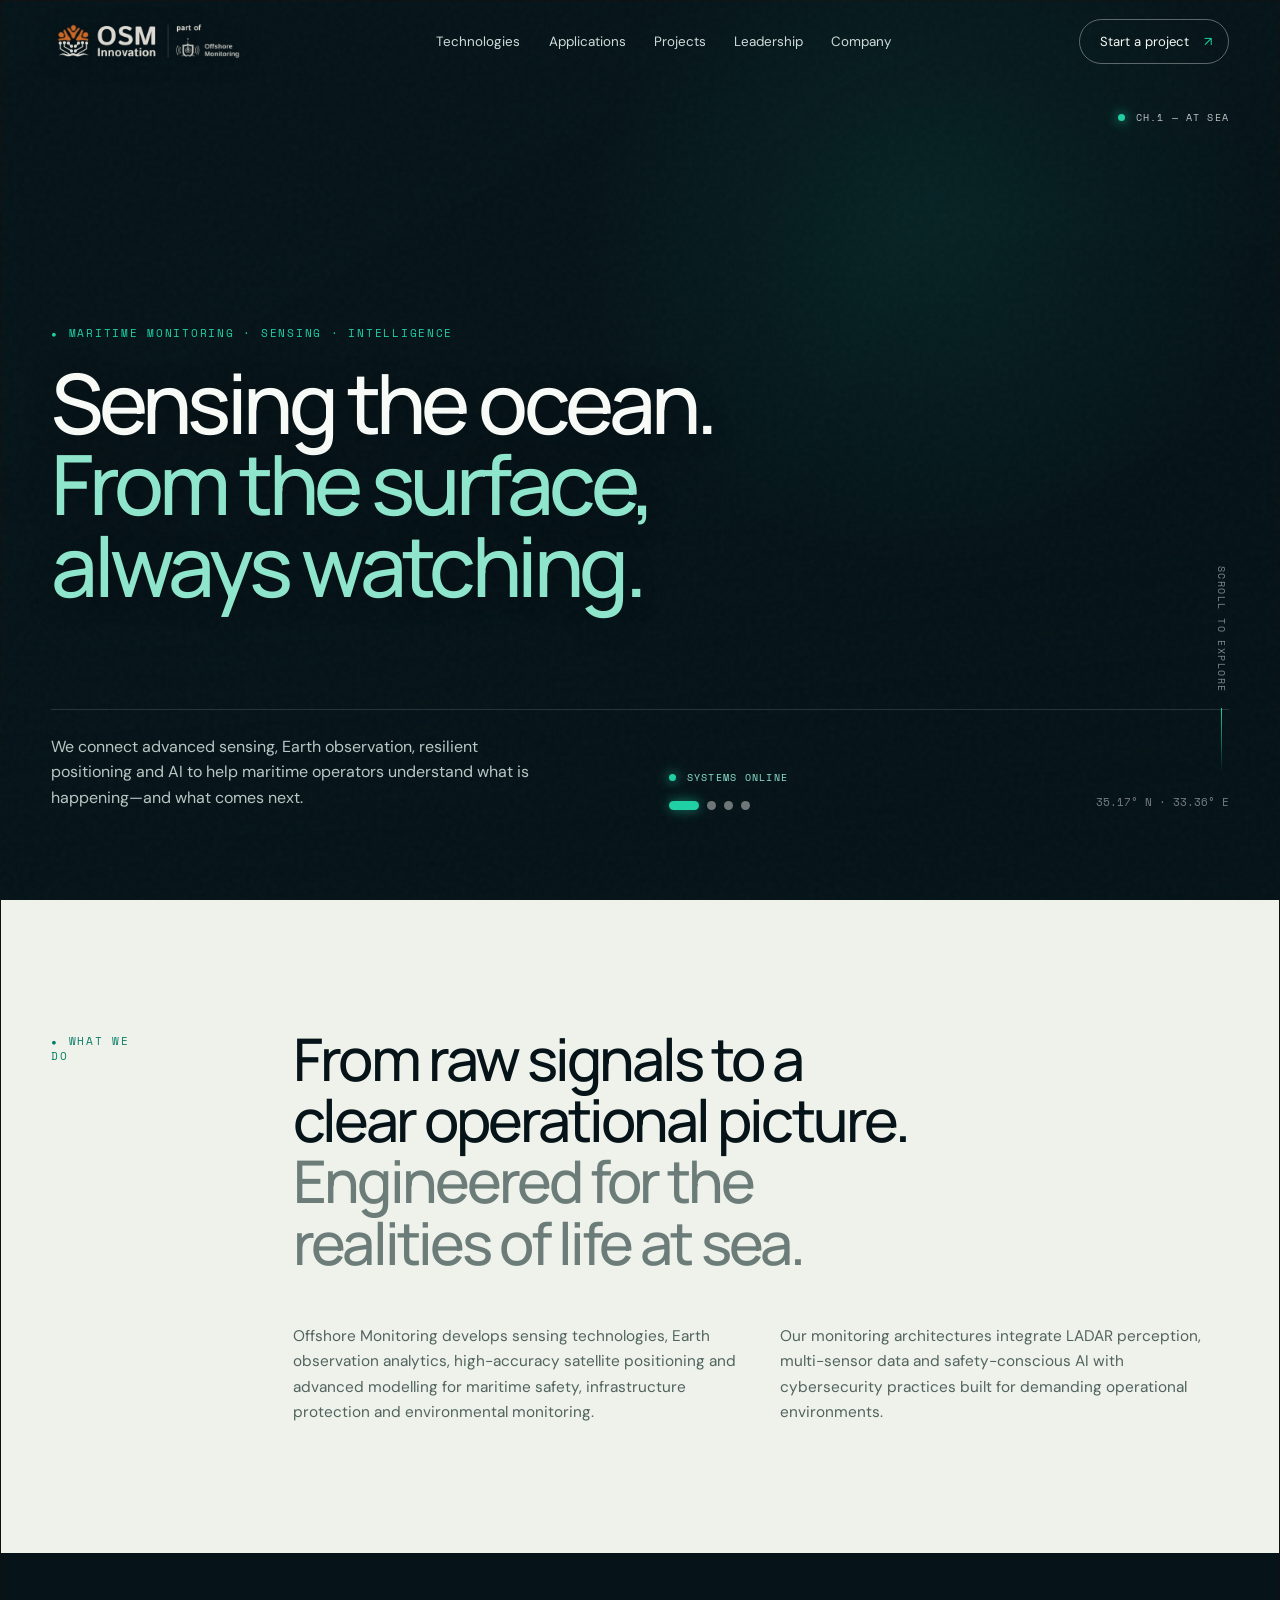
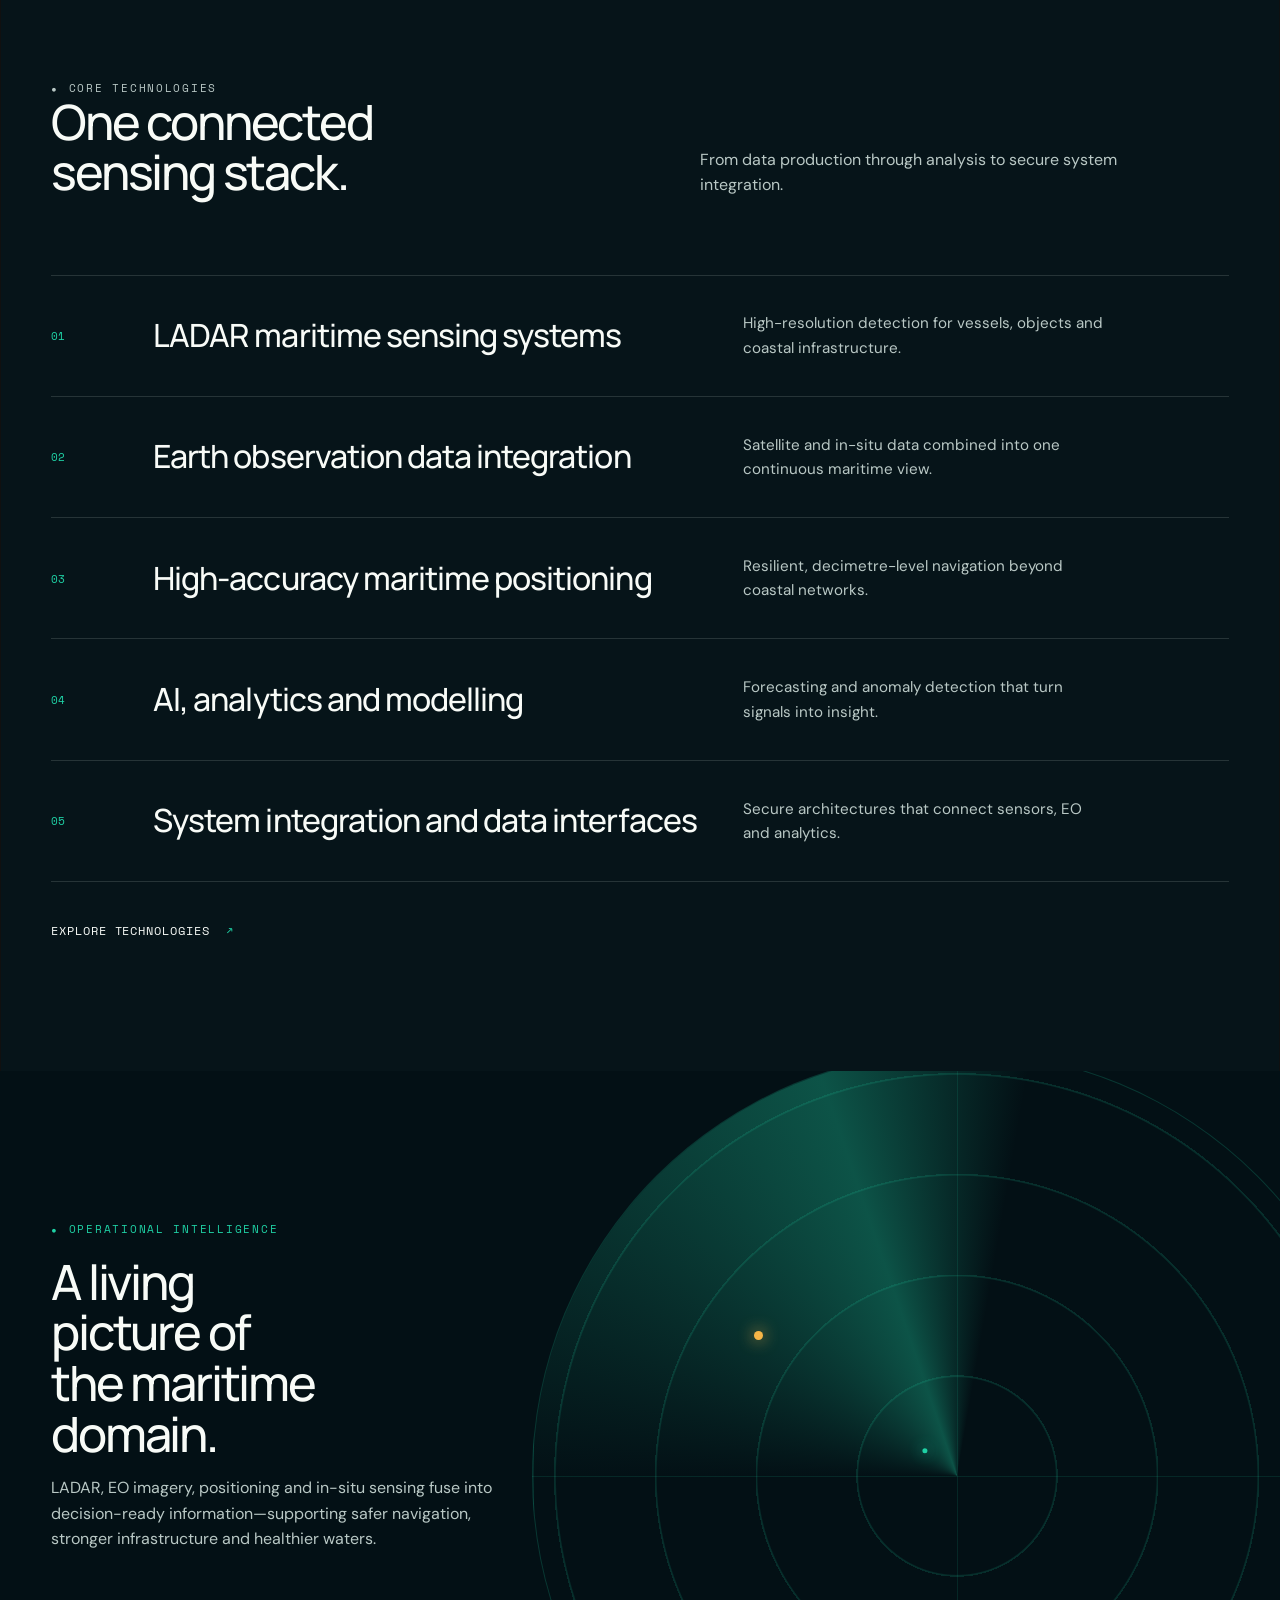
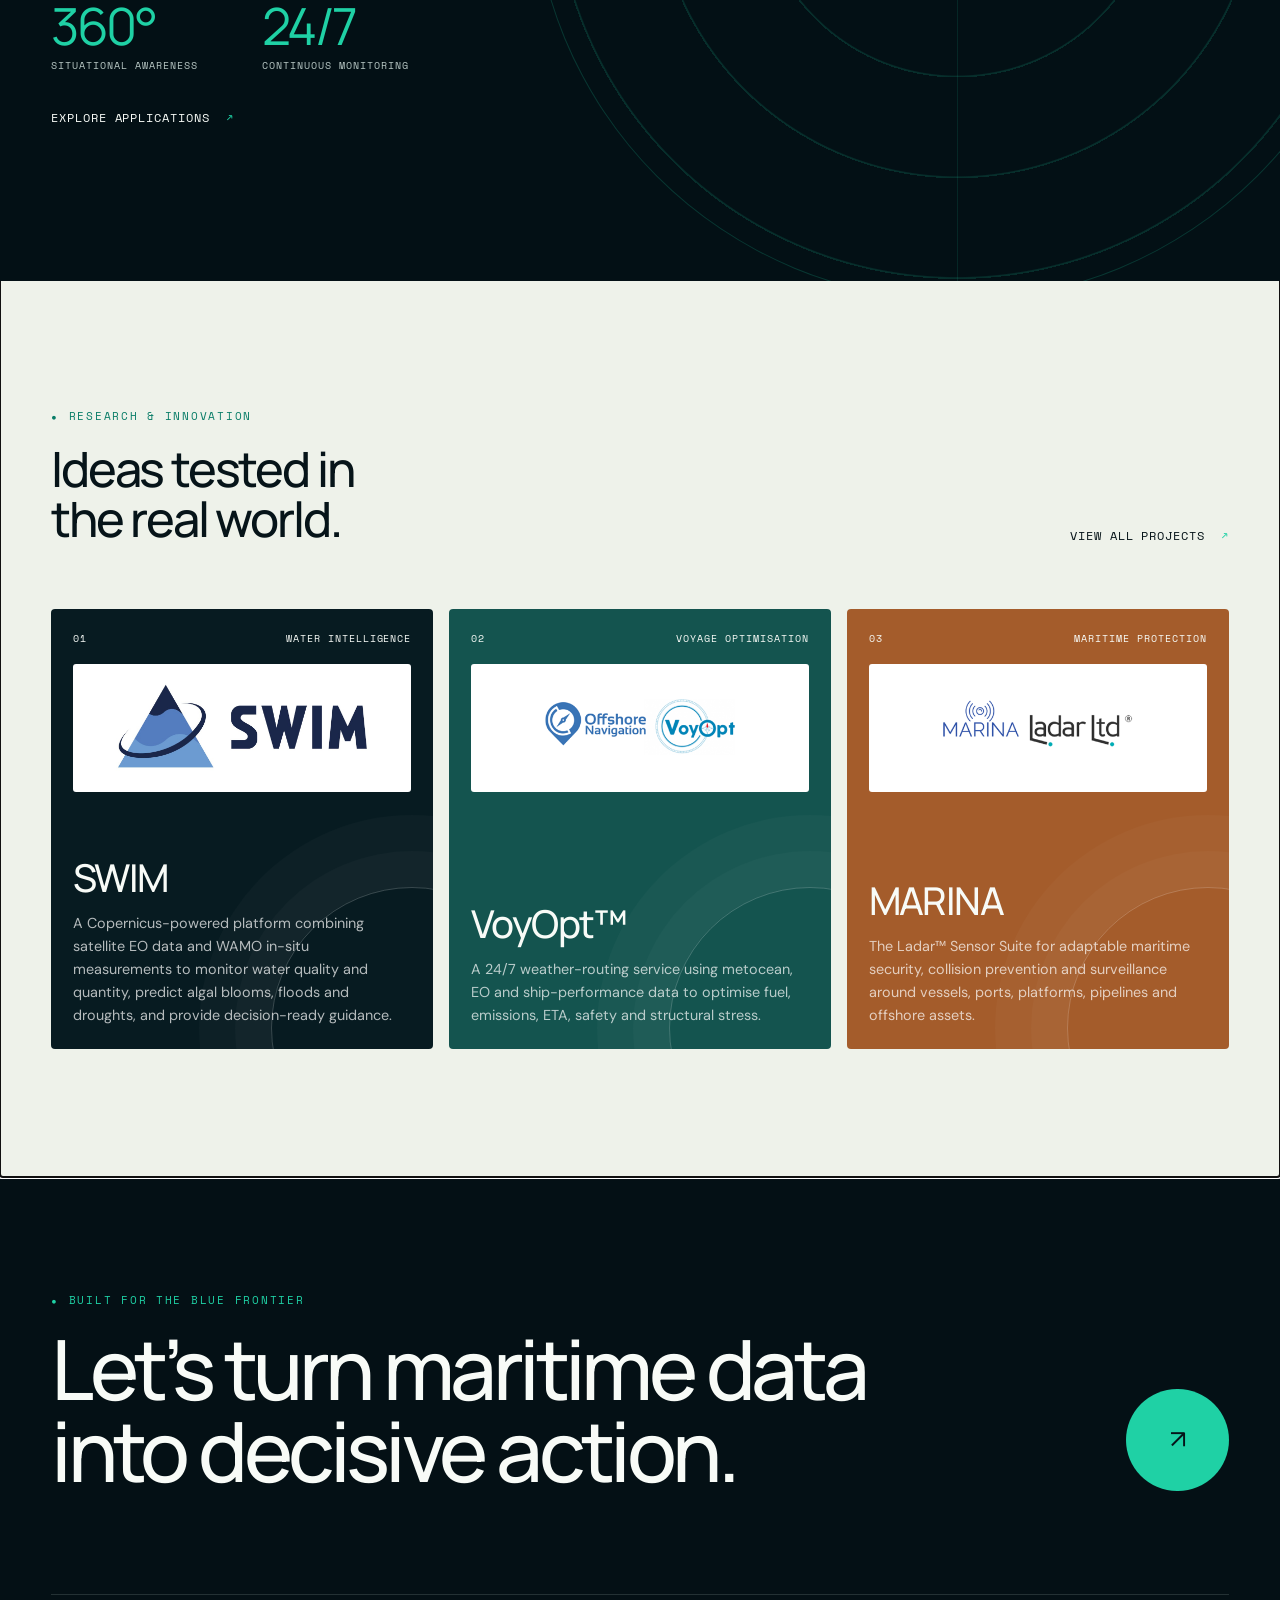
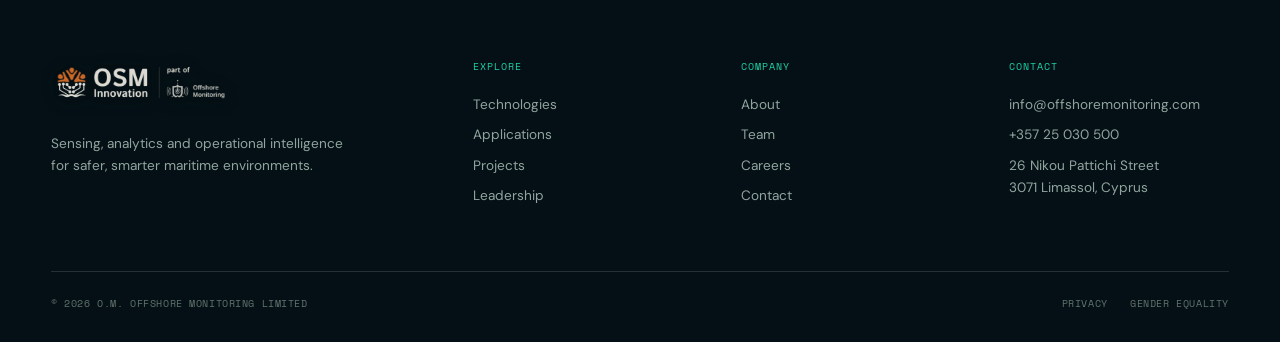
==== index.html @ 3b52d3ab "Initial Offshore Monitoring website with Docker and CI/CD. Ship the redesigned static site, nginx co" ====
<!doctype html>
<html lang="en">
<head>
  <meta charset="utf-8">
  <meta name="viewport" content="width=device-width, initial-scale=1">
  <meta name="description" content="Offshore Monitoring develops maritime sensing, Earth observation, high-accuracy positioning and operational intelligence systems.">
  <meta name="theme-color" content="#06151a">
  <title>Offshore Monitoring — Maritime Intelligence</title>
  <link rel="preconnect" href="https://fonts.googleapis.com">
  <link rel="preconnect" href="https://fonts.gstatic.com" crossorigin>
  <link href="https://fonts.googleapis.com/css2?family=DM+Sans:wght@400;500;600&family=Manrope:wght@400;500;600;700&family=Space+Mono:wght@400;700&display=swap" rel="stylesheet">
  <link rel="stylesheet" href="styles.css?v=25">
</head>
<body>
  <div class="noise" aria-hidden="true"></div>
  <header class="site-header" id="site-header">
    <a class="brand official-brand" href="#/" aria-label="OSM Innovation and Offshore Monitoring home">
      <img src="assets/site-images/osm-header-logo-ivory-clean.png" alt="OSM Innovation, part of Offshore Monitoring">
    </a>

    <nav class="desktop-nav" aria-label="Main navigation">
      <a href="#/technologies">Technologies</a>
      <a href="#/applications">Applications</a>
      <a href="#/projects">Projects</a>
      <a href="#/leadership">Leadership</a>
      <a href="#/about">Company</a>
    </nav>

    <a class="header-cta" href="#/contact">Start a project <span>↗</span></a>
    <button class="menu-toggle" aria-label="Open menu" aria-expanded="false">
      <span></span><span></span>
    </button>
  </header>

  <aside class="mobile-menu" aria-hidden="true">
    <nav aria-label="Mobile navigation">
      <a href="#/">Home</a>
      <a href="#/technologies">Technologies</a>
      <a href="#/applications">Applications</a>
      <a href="#/projects">Projects</a>
      <a href="#/leadership">Leadership</a>
      <a href="#/about">Company</a>
      <a href="#/team">Team</a>
      <a href="#/careers">Careers</a>
      <a href="#/contact">Contact</a>
    </nav>
  </aside>

  <main id="app" tabindex="-1"></main>

  <footer class="site-footer">
    <div class="wrap">
      <div class="footer-lead">
        <p class="kicker">Built for the blue frontier</p>
        <h2>Let’s turn maritime data<br>into decisive action.</h2>
        <a class="circle-link" href="#/contact" aria-label="Contact the team">↗</a>
      </div>
      <div class="footer-grid">
        <div class="footer-brand">
          <a class="brand official-brand footer-logo" href="#/" aria-label="OSM Innovation and Offshore Monitoring home">
            <img src="assets/site-images/osm-header-logo-ivory-clean.png" alt="OSM Innovation, part of Offshore Monitoring">
          </a>
          <p>Sensing, analytics and operational intelligence for safer, smarter maritime environments.</p>
        </div>
        <div>
          <span class="footer-label">Explore</span>
          <a href="#/technologies">Technologies</a>
          <a href="#/applications">Applications</a>
          <a href="#/projects">Projects</a>
          <a href="#/leadership">Leadership</a>
        </div>
        <div>
          <span class="footer-label">Company</span>
          <a href="#/about">About</a>
          <a href="#/team">Team</a>
          <a href="#/careers">Careers</a>
          <a href="#/contact">Contact</a>
        </div>
        <div>
          <span class="footer-label">Contact</span>
          <a href="mailto:info@offshoremonitoring.com">info@offshoremonitoring.com</a>
          <a href="tel:+35725030500">+357 25 030 500</a>
          <p>26 Nikou Pattichi Street<br>3071 Limassol, Cyprus</p>
        </div>
      </div>
      <div class="footer-bottom">
        <span>© 2026 O.M. Offshore Monitoring Limited</span>
        <div class="footer-legal">
          <a href="https://offshoremonitoring.com/pdf/2022-OSM-Privacy-Policy.pdf" target="_blank" rel="noopener">Privacy</a>
          <a href="https://offshoremonitoring.com/pdf/2021-2025-OSM-Gender-Equality-Plan.pdf" target="_blank" rel="noopener">Gender equality</a>
        </div>
      </div>
    </div>
  </footer>
  <script src="app.js?v=26"></script>
</body>
</html>
---- styles.css ----
:root {
  --ink: #061419;
  --deep: #071b21;
  --panel: #0a252b;
  --panel-2: #0e3036;
  --paper: #eef2ea;
  --mist: #b9c8c5;
  --line: rgba(232, 244, 238, .14);
  --sea: #1fd1a5;
  --sea-soft: #8ee6cc;
  --sun: #f6b547;
  --white: #f8fbf7;
  --mono: "Space Mono", monospace;
  --display: "Manrope", sans-serif;
  --body: "DM Sans", sans-serif;
  --pad: clamp(1.25rem, 4vw, 3.5rem);
  --max: 1360px;
  --col-gap: clamp(2rem, 5vw, 5rem);
  --split: minmax(0, 1.05fr) minmax(0, .95fr);
}

* { box-sizing: border-box; }
html { scroll-behavior: smooth; }
body {
  margin: 0;
  color: var(--white);
  background: var(--ink);
  font-family: var(--body);
  font-size: 16px;
  line-height: 1.6;
  -webkit-font-smoothing: antialiased;
  overflow-x: hidden;
}
body.menu-open { overflow: hidden; }
a { color: inherit; text-decoration: none; }
button, input, textarea { font: inherit; }
button { color: inherit; }
::selection { color: var(--ink); background: var(--sea); }

.noise {
  position: fixed;
  inset: 0;
  z-index: 100;
  opacity: .035;
  pointer-events: none;
  background-image: url("data:image/svg+xml,%3Csvg viewBox='0 0 180 180' xmlns='http://www.w3.org/2000/svg'%3E%3Cfilter id='n'%3E%3CfeTurbulence type='fractalNoise' baseFrequency='.95' numOctaves='3' stitchTiles='stitch'/%3E%3C/filter%3E%3Crect width='100%25' height='100%25' filter='url(%23n)' opacity='.8'/%3E%3C/svg%3E");
}

.site-header {
  position: fixed;
  z-index: 90;
  top: 0;
  left: 0;
  width: 100%;
  height: 84px;
  padding: 0 var(--pad);
  display: flex;
  align-items: center;
  justify-content: space-between;
  gap: 2rem;
  border-bottom: 1px solid transparent;
  transition: background .35s, border-color .35s, height .35s;
}
.site-header.scrolled {
  height: 70px;
  background: rgba(6, 20, 25, .88);
  border-color: var(--line);
  backdrop-filter: blur(18px);
}
.brand { display: inline-flex; align-items: center; gap: .7rem; flex-shrink: 0; }
.official-brand {
  padding: 0;
  border: 0;
  background: transparent;
}
.official-brand img {
  display: block;
  width: auto;
  height: 52px;
  max-width: min(310px, 34vw);
  object-fit: contain;
  filter: drop-shadow(0 1px 2px rgba(3,15,20,.95)) drop-shadow(0 3px 10px rgba(3,15,20,.6));
  transition: height .35s;
}
.site-header.scrolled .official-brand img { height: 44px; }
.brand-symbol { width: 38px; height: 38px; overflow: visible; }
.brand-symbol circle, .brand-symbol path {
  fill: none;
  stroke: var(--sea);
  stroke-width: 1.7;
  stroke-linecap: round;
}
.brand-symbol circle:last-child { fill: var(--sun); stroke: none; }
.brand span { display: grid; line-height: 1; }
.brand b {
  font-family: var(--display);
  font-size: .84rem;
  letter-spacing: .12em;
}
.brand small {
  color: var(--mist);
  font-family: var(--mono);
  font-size: .53rem;
  letter-spacing: .2em;
  margin-top: .3rem;
}
.desktop-nav { display: flex; align-items: center; gap: clamp(1rem, 2.2vw, 2.4rem); }
.desktop-nav a {
  position: relative;
  color: #d1dcda;
  font-size: .84rem;
  transition: color .25s;
}
.desktop-nav a::after {
  content: "";
  position: absolute;
  left: 0;
  bottom: -.5rem;
  width: 100%;
  height: 1px;
  background: var(--sea);
  transform: scaleX(0);
  transform-origin: right;
  transition: transform .3s;
}
.desktop-nav a:hover, .desktop-nav a.active { color: var(--white); }
.desktop-nav a:hover::after, .desktop-nav a.active::after {
  transform: scaleX(1);
  transform-origin: left;
}
.header-cta {
  border: 1px solid rgba(255,255,255,.35);
  border-radius: 100px;
  padding: .7rem 1rem .7rem 1.25rem;
  font-size: .82rem;
  white-space: nowrap;
  transition: color .3s, background .3s, border-color .3s;
}
.header-cta span { margin-left: .65rem; color: var(--sea); }
.header-cta:hover { color: var(--ink); background: var(--sea); border-color: var(--sea); }
.header-cta:hover span { color: var(--ink); }
.menu-toggle {
  display: none;
  width: 44px;
  height: 44px;
  padding: 0;
  border: 1px solid var(--line);
  border-radius: 50%;
  background: transparent;
}
.menu-toggle span { display: block; width: 17px; height: 1px; margin: 5px auto; background: currentColor; transition: transform .3s; }
.menu-open .menu-toggle span:first-child { transform: translateY(3px) rotate(45deg); }
.menu-open .menu-toggle span:last-child { transform: translateY(-3px) rotate(-45deg); }
.mobile-menu {
  position: fixed;
  z-index: 80;
  inset: 0;
  display: grid;
  align-items: center;
  padding: 7rem var(--pad) 2rem;
  background: var(--deep);
  opacity: 0;
  visibility: hidden;
  transition: opacity .3s, visibility .3s;
}
.menu-open .mobile-menu { opacity: 1; visibility: visible; }
.mobile-menu nav { display: grid; }
.mobile-menu a {
  padding: .5rem 0;
  font-family: var(--display);
  font-size: clamp(2rem, 9vw, 4rem);
  line-height: 1.1;
}

main { min-height: 70vh; }
.wrap { width: min(var(--max), 100%); margin: 0 auto; padding-inline: var(--pad); }
.section { padding: clamp(5rem, 10vw, 9rem) 0; }
.section-tight { padding: clamp(3.5rem, 7vw, 6rem) 0; }
.kicker {
  margin: 0 0 1.25rem;
  color: var(--sea);
  font: 400 .68rem/1.4 var(--mono);
  letter-spacing: .16em;
  text-transform: uppercase;
}
.kicker::before { content: "●"; margin-right: .65rem; font-size: .55rem; }
.display {
  margin: 0;
  max-width: 14ch;
  font-family: var(--display);
  font-size: clamp(2.4rem, 6.5vw, 6.5rem);
  font-weight: 500;
  line-height: .98;
  letter-spacing: -.055em;
  text-wrap: balance;
}
.section-title {
  margin: 0;
  max-width: none;
  font-family: var(--display);
  font-size: clamp(1.85rem, 3.8vw, 3.8rem);
  font-weight: 500;
  line-height: 1.04;
  letter-spacing: -.045em;
  text-wrap: balance;
}
.lead {
  max-width: 36ch;
  color: #d6e0dd;
  font-family: var(--display);
  font-size: clamp(1.25rem, 2.2vw, 2rem);
  line-height: 1.35;
}
.body-copy { max-width: 62ch; color: var(--mist); font-size: clamp(.95rem, 1.2vw, 1.03rem); }
.text-link {
  display: inline-flex;
  align-items: center;
  gap: 1rem;
  margin-top: 2rem;
  color: var(--white);
  font-family: var(--mono);
  font-size: .72rem;
  letter-spacing: .08em;
  text-transform: uppercase;
}
.text-link span { color: var(--sea); transition: transform .25s; }
.text-link:hover span { transform: translate(4px, -4px); }
.reveal { opacity: 0; transform: translateY(24px); transition: opacity .8s ease, transform .8s cubic-bezier(.2,.7,.2,1); }
.reveal.visible { opacity: 1; transform: none; }

.home-hero {
  position: relative;
  min-height: 100svh;
  display: flex;
  align-items: flex-end;
  overflow: hidden;
  isolation: isolate;
}
.hero-video {
  position: absolute;
  z-index: -4;
  inset: 0;
  width: 100%;
  height: 100%;
  object-fit: cover;
  opacity: 0;
  filter: brightness(1.16) saturate(1.08) contrast(.96);
  transform: translateZ(0) scale(1.002);
  backface-visibility: hidden;
  will-change: transform, opacity;
  transition: opacity .9s ease;
}
.hero-video.ready { opacity: 1; }
.ocean-canvas {
  position: absolute;
  z-index: -3;
  inset: 0;
  background:
    radial-gradient(circle at 72% 25%, rgba(31,209,165,.08), transparent 30%),
    linear-gradient(150deg, rgba(6,35,42,.04) 0%, rgba(5,24,30,.14) 48%, rgba(3,15,20,.42) 100%);
}
.ocean-canvas::before {
  content: none;
}
.ocean-canvas::after {
  content: none;
}
.hero-grid {
  display: none;
}
.home-hero::after {
  content: "";
  position: absolute;
  z-index: -1;
  inset: 0;
  background: linear-gradient(to top, rgba(6,20,25,.76), transparent 42%);
}
.hero-content {
  width: 100%;
  padding: 10rem var(--pad) clamp(3rem, 7vw, 6rem);
}
.hero-content .display { max-width: 13ch; }
.hero-content .display em { color: var(--sea-soft); font-style: normal; }
.story-headline {
  text-shadow: 0 3px 30px rgba(0,0,0,.3);
  transition: opacity .26s ease, transform .26s ease;
}
.story-headline span { display: block; }
.story-headline.changing { opacity: 0; transform: translateY(10px); }
.chapter-readout {
  position: absolute;
  z-index: 4;
  top: 110px;
  right: var(--pad);
  display: flex;
  align-items: center;
  gap: .65rem;
  color: rgba(255,255,255,.75);
  font: .6rem var(--mono);
  letter-spacing: .12em;
}
.chapter-readout i {
  width: 7px;
  height: 7px;
  border-radius: 50%;
  background: var(--sea);
  box-shadow: 0 0 12px var(--sea);
  animation: blink 1.8s infinite;
}
.story-status { display: grid; gap: 1rem; }
.chapter-dots { display: flex; align-items: center; gap: .5rem; }
.chapter-dot {
  width: 9px;
  height: 9px;
  padding: 0;
  border: 0;
  border-radius: 100px;
  background: rgba(255,255,255,.42);
  cursor: pointer;
  transition: width .35s ease, background .35s ease, box-shadow .35s ease;
}
.chapter-dot.active {
  width: 30px;
  background: var(--sea);
  box-shadow: 0 0 12px rgba(31,209,165,.55);
}
.hero-bottom {
  display: grid;
  grid-template-columns: 1.5fr .8fr .55fr;
  gap: 2rem;
  align-items: end;
  margin-top: clamp(3rem, 8vw, 7rem);
  padding-top: 1.5rem;
  border-top: 1px solid var(--line);
}
.hero-bottom p { max-width: 44ch; margin: 0; color: var(--mist); }
.signal-status { font: .65rem var(--mono); letter-spacing: .12em; color: var(--sea-soft); text-transform: uppercase; }
.signal-status i {
  display: inline-block;
  width: 7px;
  height: 7px;
  margin-right: .65rem;
  border-radius: 50%;
  background: var(--sea);
  box-shadow: 0 0 12px var(--sea);
  animation: blink 1.8s infinite;
}
.hero-index { justify-self: end; color: rgba(255,255,255,.45); font: .7rem var(--mono); }
.scroll-cue {
  position: absolute;
  right: var(--pad);
  bottom: 8rem;
  writing-mode: vertical-rl;
  color: rgba(255,255,255,.5);
  font: .6rem var(--mono);
  letter-spacing: .15em;
  text-transform: uppercase;
}
.scroll-cue::after { content: ""; display: inline-block; width: 1px; height: 64px; margin-top: 1rem; background: linear-gradient(var(--sea), transparent); }

.manifesto { background: var(--paper); color: var(--ink); }
.manifesto-grid {
  display: grid;
  grid-template-columns: minmax(9rem, .32fr) minmax(0, 1.68fr);
  gap: var(--col-gap);
  align-items: start;
}
.manifesto .kicker { color: #087c67; }
.manifesto-grid > .kicker {
  margin: .35rem 0 0;
  max-width: 12ch;
}
.manifesto h2 {
  margin: 0;
  max-width: 18ch;
  font-family: var(--display);
  font-size: clamp(2.15rem, 4.6vw, 4.5rem);
  font-weight: 500;
  line-height: 1.04;
  letter-spacing: -.05em;
  text-wrap: balance;
}
.manifesto h2 span {
  display: inline;
  color: #6b7c79;
}
.manifesto-copy {
  display: grid;
  grid-template-columns: 1fr 1fr;
  gap: clamp(1.5rem, 3vw, 2.5rem);
  margin-top: clamp(2.5rem, 4vw, 3.5rem);
  color: #52635f;
}
.manifesto-copy p { margin: 0; font-size: clamp(.95rem, 1.2vw, 1.05rem); line-height: 1.65; }
.manifesto .text-link { color: var(--ink); margin-top: 2rem; }
.manifesto .bullet-list {
  margin-top: 2.5rem;
  border-color: rgba(6, 20, 25, .12);
}
.manifesto .bullet-list span {
  border-color: rgba(6, 20, 25, .12);
  color: #2f413d;
}
.manifesto .bullet-list span::before { color: #087c67; }

.capability-header {
  display: grid;
  grid-template-columns: var(--split);
  gap: var(--col-gap);
  align-items: end;
  margin-bottom: clamp(3rem, 6vw, 5rem);
}
.capability-header p { max-width: 42ch; margin: 0; color: var(--mist); }
.capability-list { border-top: 1px solid var(--line); }
.capability {
  position: relative;
  display: grid;
  grid-template-columns: 70px 1.15fr 1fr;
  gap: 2rem;
  align-items: center;
  padding: clamp(1.5rem, 2.8vw, 2.4rem) 0;
  border-bottom: 1px solid var(--line);
  overflow: hidden;
}
.capability::before {
  content: "";
  position: absolute;
  z-index: -1;
  inset: 0;
  background: linear-gradient(90deg, rgba(31,209,165,.08), transparent);
  transform: translateX(-102%);
  transition: transform .45s cubic-bezier(.2,.7,.2,1);
}
.capability:hover::before { transform: none; }
.capability .num { color: var(--sea); font: .7rem var(--mono); }
.capability h3 { margin: 0; font: 500 clamp(1.35rem, 2.5vw, 2.5rem)/1.1 var(--display); letter-spacing: -.03em; }
.capability p { margin: 0; max-width: 36ch; color: var(--mist); font-size: .95rem; }
.capability-cta { margin-top: 2.5rem; }
.arrow {
  width: 46px;
  height: 46px;
  display: grid;
  place-items: center;
  border: 1px solid var(--line);
  border-radius: 50%;
  color: var(--sea);
  transition: transform .3s, background .3s, color .3s;
}

.radar-section {
  position: relative;
  min-height: 90vh;
  display: grid;
  align-items: center;
  overflow: hidden;
  background: #031015;
}
.radar {
  position: absolute;
  width: min(72vw, 850px);
  aspect-ratio: 1;
  right: -8vw;
  border: 1px solid rgba(31,209,165,.2);
  border-radius: 50%;
  background:
    linear-gradient(rgba(31,209,165,.12) 1px, transparent 1px),
    linear-gradient(90deg, rgba(31,209,165,.12) 1px, transparent 1px),
    repeating-radial-gradient(circle, transparent 0 16.4%, rgba(31,209,165,.16) 16.6% 16.8%);
  background-size: 100% 50%, 50% 100%, 100% 100%;
}
.radar::before {
  content: "";
  position: absolute;
  inset: 0;
  border-radius: 50%;
  background: conic-gradient(from 10deg, transparent 0 72%, rgba(31,209,165,.35) 92%, transparent);
  animation: sweep 5s linear infinite;
}
.radar::after {
  content: "";
  position: absolute;
  width: 9px;
  height: 9px;
  top: 33%;
  left: 26%;
  border-radius: 50%;
  background: var(--sun);
  box-shadow: 0 0 16px var(--sun), 13vw 9vw 0 -2px var(--sea), 13vw 9vw 14px -2px var(--sea);
}
.radar-copy { position: relative; z-index: 2; max-width: 650px; padding-block: 7rem; }
.radar-copy .section-title { max-width: 10ch; }
.radar-copy > p:not(.kicker) { max-width: 43ch; color: var(--mist); }
.metrics { display: flex; gap: clamp(2rem, 5vw, 5rem); margin-top: 3rem; }
.metric strong { display: block; color: var(--sea); font: 400 clamp(2rem, 4vw, 4rem)/1 var(--display); letter-spacing: -.05em; }
.metric span { color: var(--mist); font: .62rem var(--mono); text-transform: uppercase; letter-spacing: .1em; }

.project-preview { background: var(--paper); color: var(--ink); }
.project-preview .kicker { color: #087c67; }
.project-preview-head {
  display: grid;
  grid-template-columns: var(--split);
  gap: var(--col-gap);
  align-items: end;
  margin-bottom: 4rem;
}
.project-preview .text-link { color: var(--ink); margin-top: 0; justify-self: end; align-self: end; }
.project-cards { display: grid; grid-template-columns: repeat(3, 1fr); gap: 1rem; align-items: stretch; }
.project-card {
  min-height: 440px;
  padding: 1.35rem;
  display: grid;
  grid-template-rows: auto 128px 1fr;
  gap: 1.15rem;
  border-radius: 4px;
  color: var(--white);
  background: var(--deep);
  overflow: hidden;
  position: relative;
  transition: transform .35s;
}
.project-card:nth-child(2) { background: #14544f; }
.project-card:nth-child(3) { background: #a45c2b; }
.project-card::after {
  content: "";
  position: absolute;
  width: 280px;
  height: 280px;
  right: -120px;
  bottom: -120px;
  border: 1px solid rgba(255,255,255,.2);
  border-radius: 50%;
  box-shadow: 0 0 0 36px rgba(255,255,255,.025), 0 0 0 72px rgba(255,255,255,.025);
}
.project-card:hover { transform: translateY(-8px); }
.project-meta {
  position: relative;
  z-index: 1;
  display: flex;
  justify-content: space-between;
  font: .62rem var(--mono);
  letter-spacing: .1em;
  text-transform: uppercase;
}
.project-card-copy {
  position: relative;
  z-index: 1;
  display: flex;
  flex-direction: column;
  justify-content: flex-end;
  gap: .85rem;
  min-height: 0;
}
.project-card h3 { margin: 0; max-width: 10ch; font: 500 clamp(1.8rem, 3vw, 3rem)/1.05 var(--display); letter-spacing: -.04em; }
.project-card p { margin: 0; max-width: 34ch; color: rgba(255,255,255,.7); font-size: .9rem; }

.page-hero {
  position: relative;
  overflow: hidden;
  min-height: clamp(420px, 52vh, 560px);
  display: flex;
  align-items: flex-end;
  padding: clamp(8.5rem, 14vw, 11rem) 0 clamp(3.5rem, 6vw, 5.5rem);
  border-bottom: 1px solid var(--line);
  background:
    radial-gradient(circle at 82% 22%, rgba(31,209,165,.14), transparent 28%),
    linear-gradient(180deg, #08262d 0%, var(--ink) 100%);
}
.page-hero-grid {
  position: absolute;
  inset: 0;
  opacity: .09;
  background-image: linear-gradient(rgba(255,255,255,.18) 1px, transparent 1px), linear-gradient(90deg, rgba(255,255,255,.18) 1px, transparent 1px);
  background-size: 5rem 5rem;
  mask-image: linear-gradient(to bottom, black, transparent 88%);
}
.page-hero-glow {
  position: absolute;
  width: min(52vw, 680px);
  height: min(52vw, 680px);
  right: -8%;
  top: 18%;
  border-radius: 50%;
  background: radial-gradient(circle, rgba(31,209,165,.12), transparent 68%);
  pointer-events: none;
}
.page-hero::before {
  content: attr(data-index);
  position: absolute;
  right: max(var(--pad), calc((100% - var(--max)) / 2 + var(--pad)));
  top: 42%;
  transform: translateY(-50%);
  color: transparent;
  -webkit-text-stroke: 1px rgba(255,255,255,.055);
  font: 500 clamp(6rem, 14vw, 12rem)/1 var(--display);
  pointer-events: none;
  opacity: .9;
}
.page-hero-inner {
  position: relative;
  z-index: 1;
  width: 100%;
  display: grid;
  gap: clamp(1.75rem, 3vw, 2.5rem);
}
.page-hero-meta {
  display: flex;
  align-items: center;
  justify-content: space-between;
  gap: 2rem;
  padding-bottom: 1.25rem;
  border-bottom: 1px solid var(--line);
}
.page-hero-meta .kicker { margin: 0; }
.page-hero-index {
  flex-shrink: 0;
  color: var(--sea-soft);
  font: .72rem var(--mono);
  letter-spacing: .16em;
}
.page-hero-main {
  display: grid;
  grid-template-columns: var(--split);
  gap: var(--col-gap);
  align-items: end;
}
.page-title {
  margin: 0;
  max-width: none;
  font-family: var(--display);
  font-size: clamp(2.6rem, 5.8vw, 5.4rem);
  font-weight: 500;
  line-height: 1;
  letter-spacing: -.05em;
  text-wrap: balance;
}
.page-hero-lead {
  margin: 0;
  max-width: 42ch;
  color: var(--mist);
  font-size: clamp(1.02rem, 1.45vw, 1.18rem);
  line-height: 1.65;
  padding-bottom: .2rem;
}
.intro-grid {
  display: grid;
  grid-template-columns: var(--split);
  gap: var(--col-gap);
  align-items: start;
}
.intro-grid .section-title { max-width: none; }
.intro-copy { max-width: none; }
.intro-copy p { color: var(--mist); }
.bullet-list { display: grid; grid-template-columns: 1fr 1fr; gap: 0 2rem; margin-top: 2rem; border-top: 1px solid var(--line); }
.bullet-list span { padding: 1rem 0; border-bottom: 1px solid var(--line); color: #d9e2df; font-size: .92rem; }
.bullet-list span::before { content: "+"; color: var(--sea); margin-right: .75rem; font-family: var(--mono); }

.detail-stack { border-top: 1px solid var(--line); }
.detail-row {
  display: grid;
  grid-template-columns: 4.5rem 1fr 1.1fr;
  gap: var(--col-gap);
  padding: clamp(2.5rem, 5vw, 5rem) 0;
  border-bottom: 1px solid var(--line);
}
.detail-row .num { color: var(--sea); font: .7rem var(--mono); }
.detail-row h2 { margin: 0; font: 500 clamp(1.7rem, 3vw, 3.2rem)/1.06 var(--display); letter-spacing: -.04em; }
.detail-row p { margin-top: 0; color: var(--mist); }
.tag-list { display: flex; flex-wrap: wrap; gap: .55rem; margin-top: 1.5rem; }
.tag {
  padding: .45rem .7rem;
  border: 1px solid var(--line);
  border-radius: 100px;
  color: #ccdad6;
  font: .6rem var(--mono);
  letter-spacing: .06em;
  text-transform: uppercase;
}

.concept-grid { display: grid; grid-template-columns: repeat(2, 1fr); gap: 1rem; }
.concept {
  min-height: 280px;
  padding: clamp(1.5rem, 3vw, 2.5rem);
  border: 1px solid var(--line);
  background: rgba(255,255,255,.018);
  transition: background .3s, border-color .3s;
}
.concept:hover { background: rgba(31,209,165,.06); border-color: rgba(31,209,165,.4); }
.concept .num { color: var(--sea); font: .65rem var(--mono); }
.concept h3 { margin: 4rem 0 1rem; font: 500 1.8rem var(--display); letter-spacing: -.03em; }
.concept p { margin: 0; color: var(--mist); }

.all-projects { display: grid; gap: 1px; background: var(--line); border: 1px solid var(--line); }
.project-row {
  display: grid;
  grid-template-columns: 60px 150px .65fr 1.5fr auto;
  gap: 2rem;
  align-items: start;
  padding: clamp(1.5rem, 3vw, 2.6rem);
  background: var(--ink);
  transition: background .3s;
}
.project-row:hover { background: var(--panel); }
.project-row .num, .project-row .category { color: var(--sea); font: .62rem var(--mono); letter-spacing: .08em; text-transform: uppercase; }
.project-row h2 { margin: 0 0 .7rem; font: 500 clamp(1.4rem, 2.5vw, 2.3rem)/1.1 var(--display); letter-spacing: -.035em; }
.project-row p { max-width: 62ch; margin: 0; color: var(--mist); font-size: .91rem; }
.project-row .arrow { width: 42px; height: 42px; }
.project-logo {
  position: relative;
  z-index: 1;
  display: flex;
  align-items: center;
  justify-content: center;
  overflow: hidden;
  border-radius: 3px;
  background: #fff;
}
.project-logo img {
  display: block;
  width: auto;
  max-width: 100%;
  height: auto;
  object-fit: contain;
  object-position: center;
}
.project-card .project-logo {
  width: 100%;
  height: 128px;
  margin: 0;
  padding: 1.2rem 1.4rem 1.35rem;
  box-sizing: border-box;
}
.project-card .project-logo img {
  max-height: 92px;
  max-width: 100%;
}
.project-row .project-logo {
  width: 150px;
  height: 78px;
  min-height: 78px;
  padding: .85rem 1rem;
}
.project-row .project-logo img {
  max-height: 54px;
  max-width: 100%;
}

.team-grid { display: grid; grid-template-columns: repeat(3, 1fr); gap: 1px; background: var(--line); border: 1px solid var(--line); }
.person { min-height: 480px; padding: 2rem; display: flex; flex-direction: column; background: var(--ink); }
.person-portrait {
  position: relative;
  height: 240px;
  margin: -2rem -2rem 2rem;
  overflow: hidden;
  display: grid;
  place-items: center;
  padding: 1.5rem;
  border-bottom: 1px solid var(--line);
  background:
    radial-gradient(circle at 50% 45%, rgba(31,209,165,.13), transparent 38%),
    linear-gradient(145deg, #0d2d33, #071b21);
}
.person-portrait img {
  display: block;
  width: 176px;
  height: 176px;
  max-width: min(176px, 72vw);
  max-height: min(176px, 72vw);
  border: 5px solid rgba(255,255,255,.92);
  border-radius: 50%;
  background: #fff;
  box-shadow: 0 18px 45px rgba(0,0,0,.28), 0 0 0 1px rgba(31,209,165,.3);
  object-fit: cover;
  object-position: center;
}
.person-portrait::after {
  content: none;
}
.person .role { color: var(--sea); font: .62rem var(--mono); letter-spacing: .09em; text-transform: uppercase; }
.person h2 { margin: .75rem 0 1rem; font: 500 1.65rem var(--display); letter-spacing: -.03em; }
.person p { margin: 0; color: var(--mist); font-size: .9rem; }

.contact-grid { display: grid; grid-template-columns: var(--split); gap: var(--col-gap); align-items: start; }
.contact-details { display: grid; gap: 2rem; margin-top: 3rem; }
.contact-details span { display: block; margin-bottom: .4rem; color: var(--sea); font: .6rem var(--mono); letter-spacing: .1em; text-transform: uppercase; }
.contact-details p, .contact-details a { margin: 0; color: #d3dedb; }
.contact-form { display: grid; grid-template-columns: 1fr 1fr; gap: 1.25rem; }
.field { position: relative; }
.field.full { grid-column: 1 / -1; }
.field label { display: block; margin-bottom: .45rem; color: var(--mist); font: .62rem var(--mono); letter-spacing: .08em; text-transform: uppercase; }
.field input, .field textarea {
  width: 100%;
  padding: 1rem 0;
  color: var(--white);
  border: 0;
  border-bottom: 1px solid rgba(255,255,255,.25);
  border-radius: 0;
  outline: 0;
  background: transparent;
  transition: border-color .3s;
}
.field input:focus, .field textarea:focus { border-color: var(--sea); }
.field textarea { min-height: 120px; resize: vertical; }
.submit-btn {
  grid-column: 1 / -1;
  justify-self: start;
  margin-top: 1rem;
  padding: .9rem 1.4rem;
  border: 0;
  border-radius: 100px;
  color: var(--ink);
  background: var(--sea);
  cursor: pointer;
  font-weight: 600;
  transition: transform .25s, box-shadow .25s;
}
.submit-btn:hover { transform: translateY(-2px); box-shadow: 0 12px 30px rgba(31,209,165,.22); }
.form-note { grid-column: 1 / -1; color: var(--mist); font-size: .78rem; }

.career-card {
  display: grid;
  grid-template-columns: 1fr auto;
  gap: 2rem;
  align-items: center;
  padding: clamp(2rem, 5vw, 5rem);
  border: 1px solid var(--line);
  background: linear-gradient(135deg, var(--panel), var(--deep));
}
.career-card h2 { margin: 0 0 1rem; font: 500 clamp(2rem, 4vw, 4rem)/1.05 var(--display); letter-spacing: -.04em; }
.career-card p { max-width: 60ch; margin: 0; color: var(--mist); }

.site-footer { padding: clamp(5rem, 9vw, 8rem) 0 2rem; border-top: 1px solid var(--line); background: #041015; }
.footer-lead { position: relative; padding-bottom: clamp(4rem, 8vw, 7rem); border-bottom: 1px solid var(--line); }
.footer-lead h2 { margin: 0; font: 500 clamp(2.5rem, 6.5vw, 6.5rem)/.98 var(--display); letter-spacing: -.055em; }
.circle-link {
  position: absolute;
  right: 0;
  bottom: clamp(4rem, 8vw, 7rem);
  width: clamp(64px, 8vw, 110px);
  aspect-ratio: 1;
  display: grid;
  place-items: center;
  border-radius: 50%;
  color: var(--ink);
  background: var(--sea);
  font-size: 1.6rem;
  transition: transform .35s;
}
.circle-link:hover { transform: rotate(45deg) scale(1.05); }
.career-link { position: static; flex-shrink: 0; }
.footer-grid { display: grid; grid-template-columns: 1.7fr repeat(3, 1fr); gap: 3rem; padding: 4rem 0; }
.footer-grid > div { display: flex; flex-direction: column; align-items: flex-start; gap: .55rem; }
.footer-grid a:not(.brand), .footer-grid p { margin: 0; color: #91a49f; font-size: .85rem; }
.footer-grid a:not(.brand):hover { color: var(--sea); }
.footer-logo img {
  height: 48px;
  max-width: min(280px, 70vw);
  filter: drop-shadow(0 1px 2px rgba(3,15,20,.9)) drop-shadow(0 2px 8px rgba(3,15,20,.45));
}
.footer-brand p { max-width: 34ch; margin-top: 1.1rem; }
.link-row {
  display: flex;
  flex-wrap: wrap;
  gap: 1rem 2rem;
  margin-top: 2rem;
}
.link-row .text-link { margin-top: 0; }
.footer-label { margin-bottom: .7rem; color: var(--sea); font: .62rem var(--mono); letter-spacing: .1em; text-transform: uppercase; }
.footer-bottom { display: flex; justify-content: space-between; align-items: center; gap: 1rem; flex-wrap: wrap; padding-top: 1.5rem; border-top: 1px solid var(--line); color: #62746f; font: .6rem var(--mono); letter-spacing: .06em; text-transform: uppercase; }
.footer-legal { display: flex; flex-wrap: wrap; gap: .85rem 1.4rem; }
.footer-legal a { color: #62746f; transition: color .25s; }
.footer-legal a:hover { color: var(--sea); }

.not-found { min-height: 80vh; display: grid; place-items: center; text-align: center; padding: 8rem var(--pad); }
.not-found h1 { margin: 0; color: var(--sea); font: 500 clamp(7rem, 20vw, 16rem)/1 var(--display); }
.not-found p { color: var(--mist); }

@keyframes sweep { to { transform: rotate(360deg); } }
@keyframes blink { 50% { opacity: .3; } }
@keyframes breathe { 50% { transform: scale(1.04); opacity: .65; } }
@keyframes tide { to { background-position: 120px 0; } }

@media (max-width: 1200px) {
  .detail-row { grid-template-columns: 70px 1fr; gap: clamp(1.25rem, 3vw, 2.5rem); }
  .detail-row > div:last-child { grid-column: 2; }
  .project-row { grid-template-columns: 48px 120px 1fr auto; gap: 1.25rem; }
  .project-row .project-logo { width: 120px; }
  .radar-copy { max-width: 55%; padding-block: 5rem; }
  .footer-lead h2 { max-width: 14ch; }
}

@media (max-width: 900px) {
  .page-hero {
    min-height: auto;
    padding: clamp(7.5rem, 16vw, 9rem) 0 clamp(3rem, 6vw, 4.5rem);
  }
  .page-hero-main,
  .intro-grid,
  .manifesto-grid,
  .contact-grid,
  .capability-header,
  .project-preview-head {
    grid-template-columns: 1fr;
    gap: 1.5rem;
  }
  .project-preview-head .text-link { justify-self: start; }
  .page-title {
    font-size: clamp(2.4rem, 9vw, 3.5rem);
  }
  .page-hero-lead {
    max-width: none;
    font-size: clamp(1rem, 3.8vw, 1.12rem);
  }
  .capability-header p,
  .intro-copy .lead { max-width: none; }
  .manifesto-copy { grid-template-columns: 1fr; margin-top: 2.5rem; }
  .radar-copy { max-width: 100%; padding-block: 4rem; }
  .career-card { grid-template-columns: 1fr; }
  .footer-lead h2 { max-width: none; }
  .circle-link { position: static; margin-top: 2rem; }
}

@media (max-width: 1050px) {
  .desktop-nav { display: none; }
  .menu-toggle { display: block; }
  .header-cta { margin-left: auto; }
  .hero-bottom { grid-template-columns: 1fr .5fr; }
  .hero-bottom p { grid-column: 1 / -1; }
  .capability { grid-template-columns: 55px 1fr; gap: 1.25rem; }
  .capability p { grid-column: 2; max-width: 48ch; }
  .project-cards, .team-grid { grid-template-columns: repeat(2, 1fr); }
  .project-cards .project-card:last-child { grid-column: 1 / -1; }
  .footer-grid { grid-template-columns: 1.5fr repeat(2, 1fr); }
  .footer-brand { grid-column: 1 / -1; }
}

@media (max-width: 720px) {
  .site-header { height: 70px; }
  .header-cta { display: none; }
  .official-brand { padding: 0; }
  .official-brand img { height: 38px; max-width: 210px; }
  .brand-symbol { width: 34px; height: 34px; }
  .hero-content { padding-top: 8rem; }
  .hero-bottom, .manifesto-grid, .intro-grid, .contact-grid, .page-hero-main, .capability-header, .project-preview-head { grid-template-columns: 1fr; }
  .hero-index { justify-self: start; }
  .scroll-cue { display: none; }
  .manifesto-copy { grid-template-columns: 1fr; margin-top: 2.5rem; }
  .capability-header, .project-preview-head { align-items: flex-start; flex-direction: column; }
  .capability { grid-template-columns: 36px 1fr; gap: .75rem; }
  .capability p { grid-column: 2; }
  .radar { width: 110vw; right: -52vw; opacity: .55; }
  .metrics { gap: 2rem; }
  .project-cards, .team-grid, .concept-grid { grid-template-columns: 1fr; }
  .project-cards .project-card:last-child { grid-column: auto; }
  .page-hero::before { opacity: .45; font-size: clamp(5rem, 28vw, 8rem); }
  .page-hero { padding-top: 7rem; }
  .page-hero-glow { width: 70vw; height: 70vw; right: -30%; top: 30%; opacity: .7; }
  .bullet-list { grid-template-columns: 1fr; }
  .detail-row { grid-template-columns: 40px 1fr; }
  .detail-row > div:last-child { grid-column: 2; }
  .project-row { grid-template-columns: 36px 1fr auto; gap: 1rem; }
  .project-row .num { grid-column: 1; grid-row: 1 / 4; }
  .project-row .project-logo { grid-column: 2; grid-row: 1; width: 120px; }
  .project-row .category { grid-column: 2; grid-row: 2; }
  .project-row > div:nth-child(4) { grid-column: 2 / -1; grid-row: 3; }
  .project-row .arrow { grid-column: 3; grid-row: 1; }
  .contact-form { grid-template-columns: 1fr; }
  .field.full, .submit-btn, .form-note { grid-column: auto; }
  .career-card { grid-template-columns: 1fr; }
  .footer-lead h2 { max-width: 11ch; }
  .circle-link { position: static; margin-top: 2.5rem; }
  .footer-grid { grid-template-columns: 1fr 1fr; gap: 2.5rem 1.5rem; }
  .footer-brand { grid-column: 1 / -1; }
  .footer-bottom { flex-direction: column; align-items: flex-start; }
  .section { padding: clamp(3.5rem, 8vw, 5rem) 0; }
  .section-tight { padding: clamp(2.5rem, 6vw, 4rem) 0; }
}

@media (prefers-reduced-motion: reduce) {
  html { scroll-behavior: auto; }
  *, *::before, *::after { animation-duration: .01ms !important; animation-iteration-count: 1 !important; transition-duration: .01ms !important; }
  .reveal { opacity: 1; transform: none; }
}
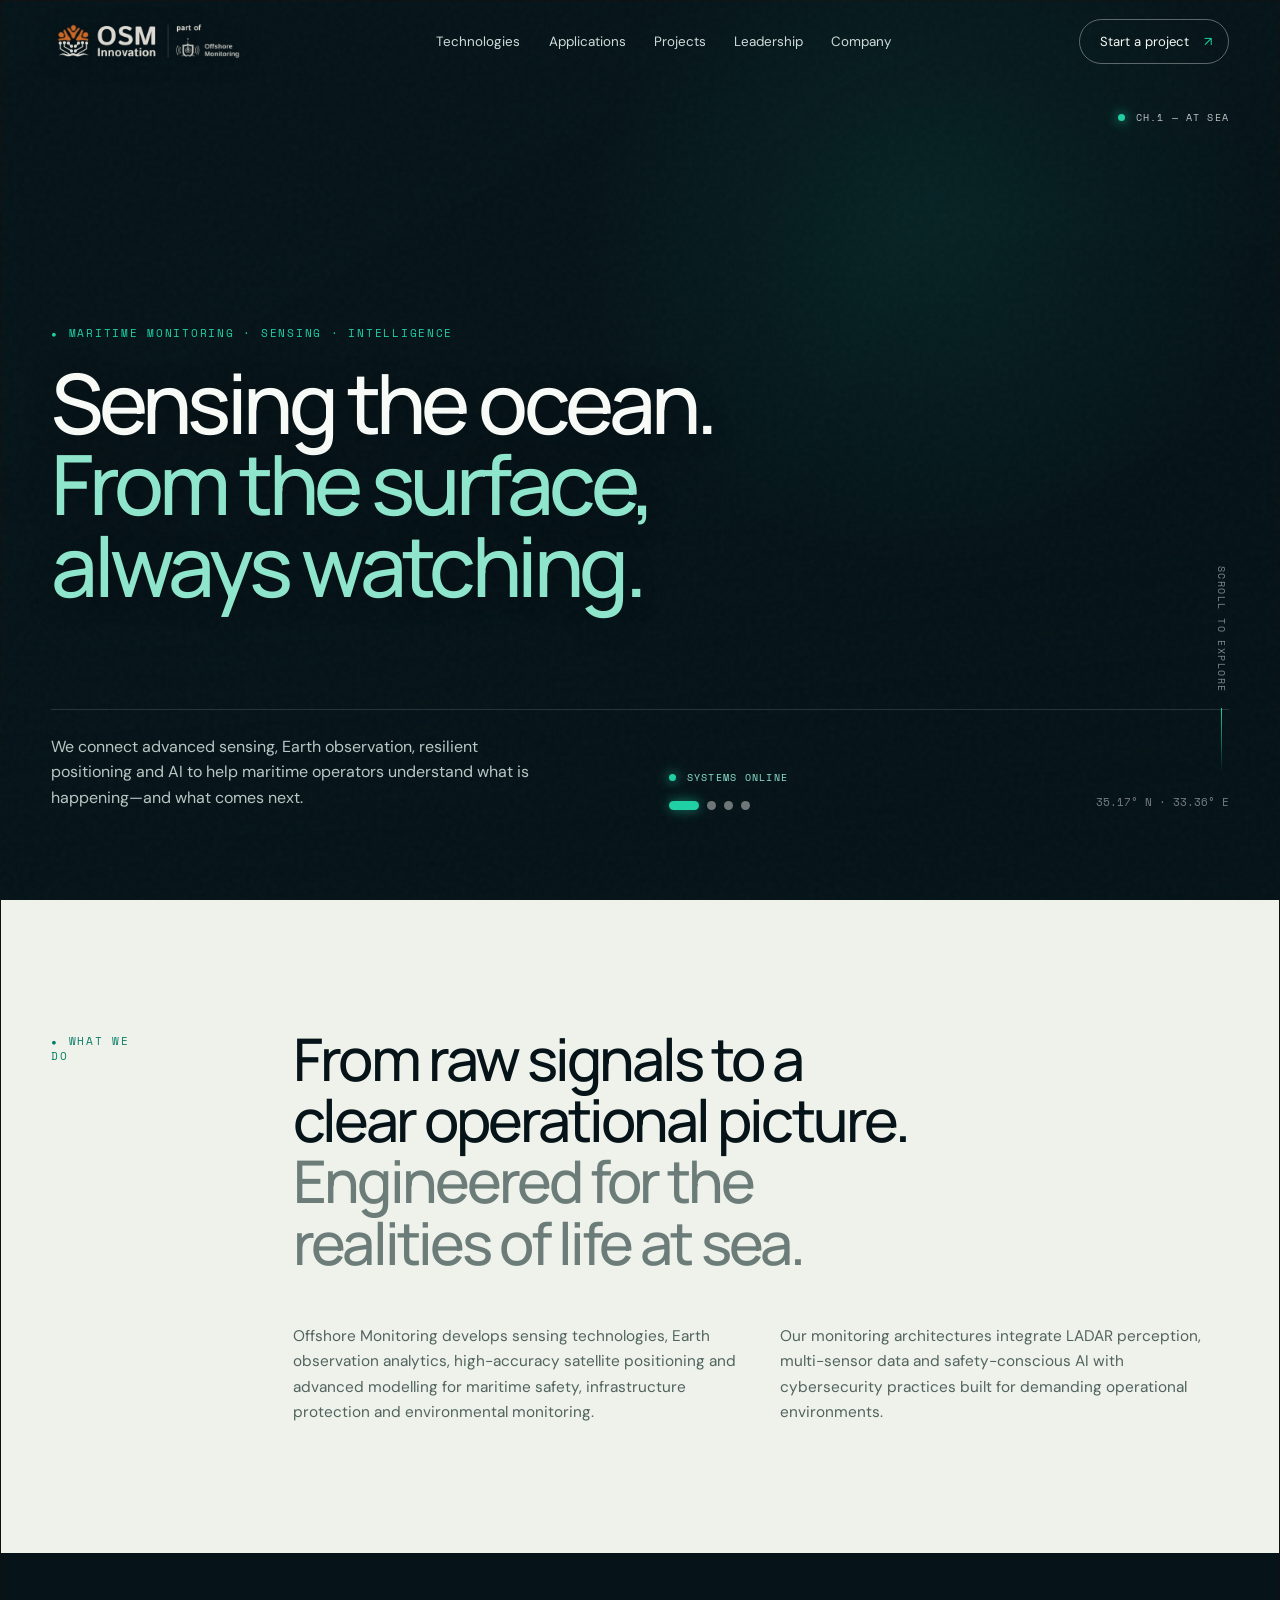
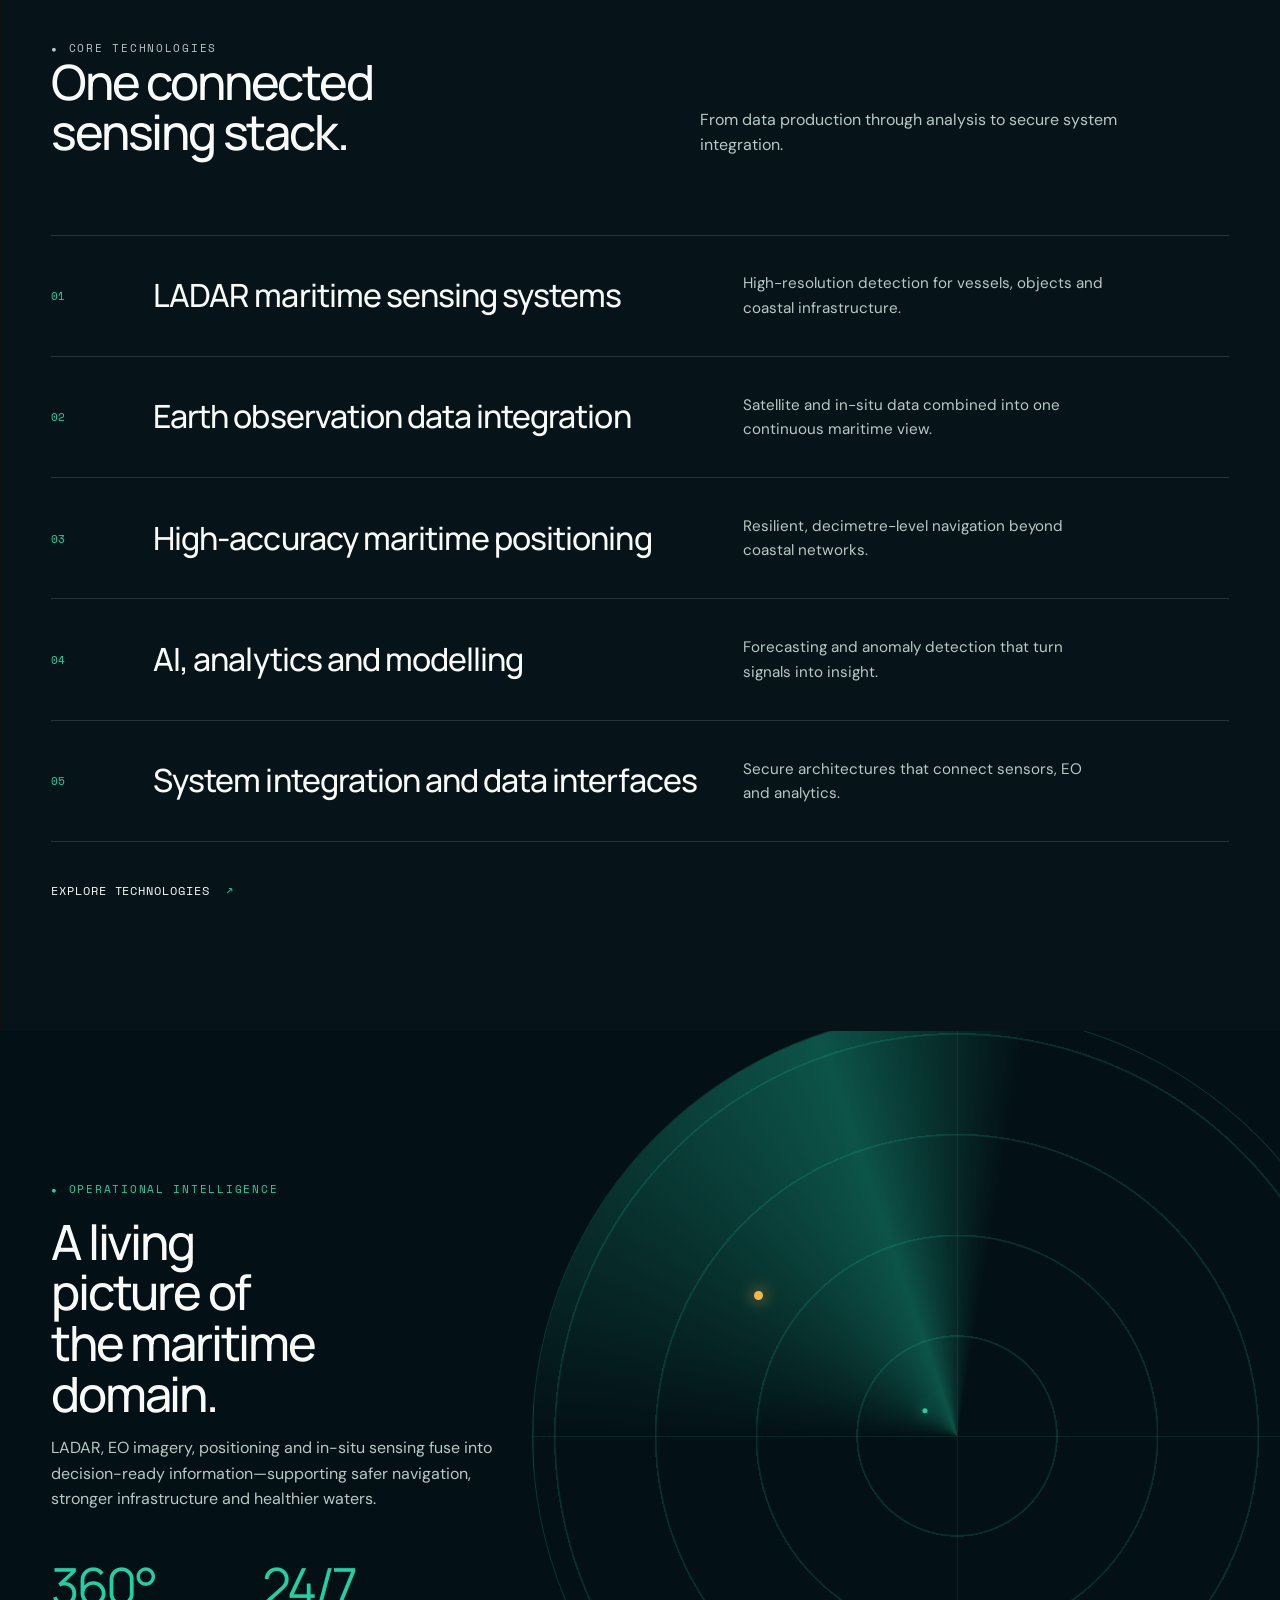
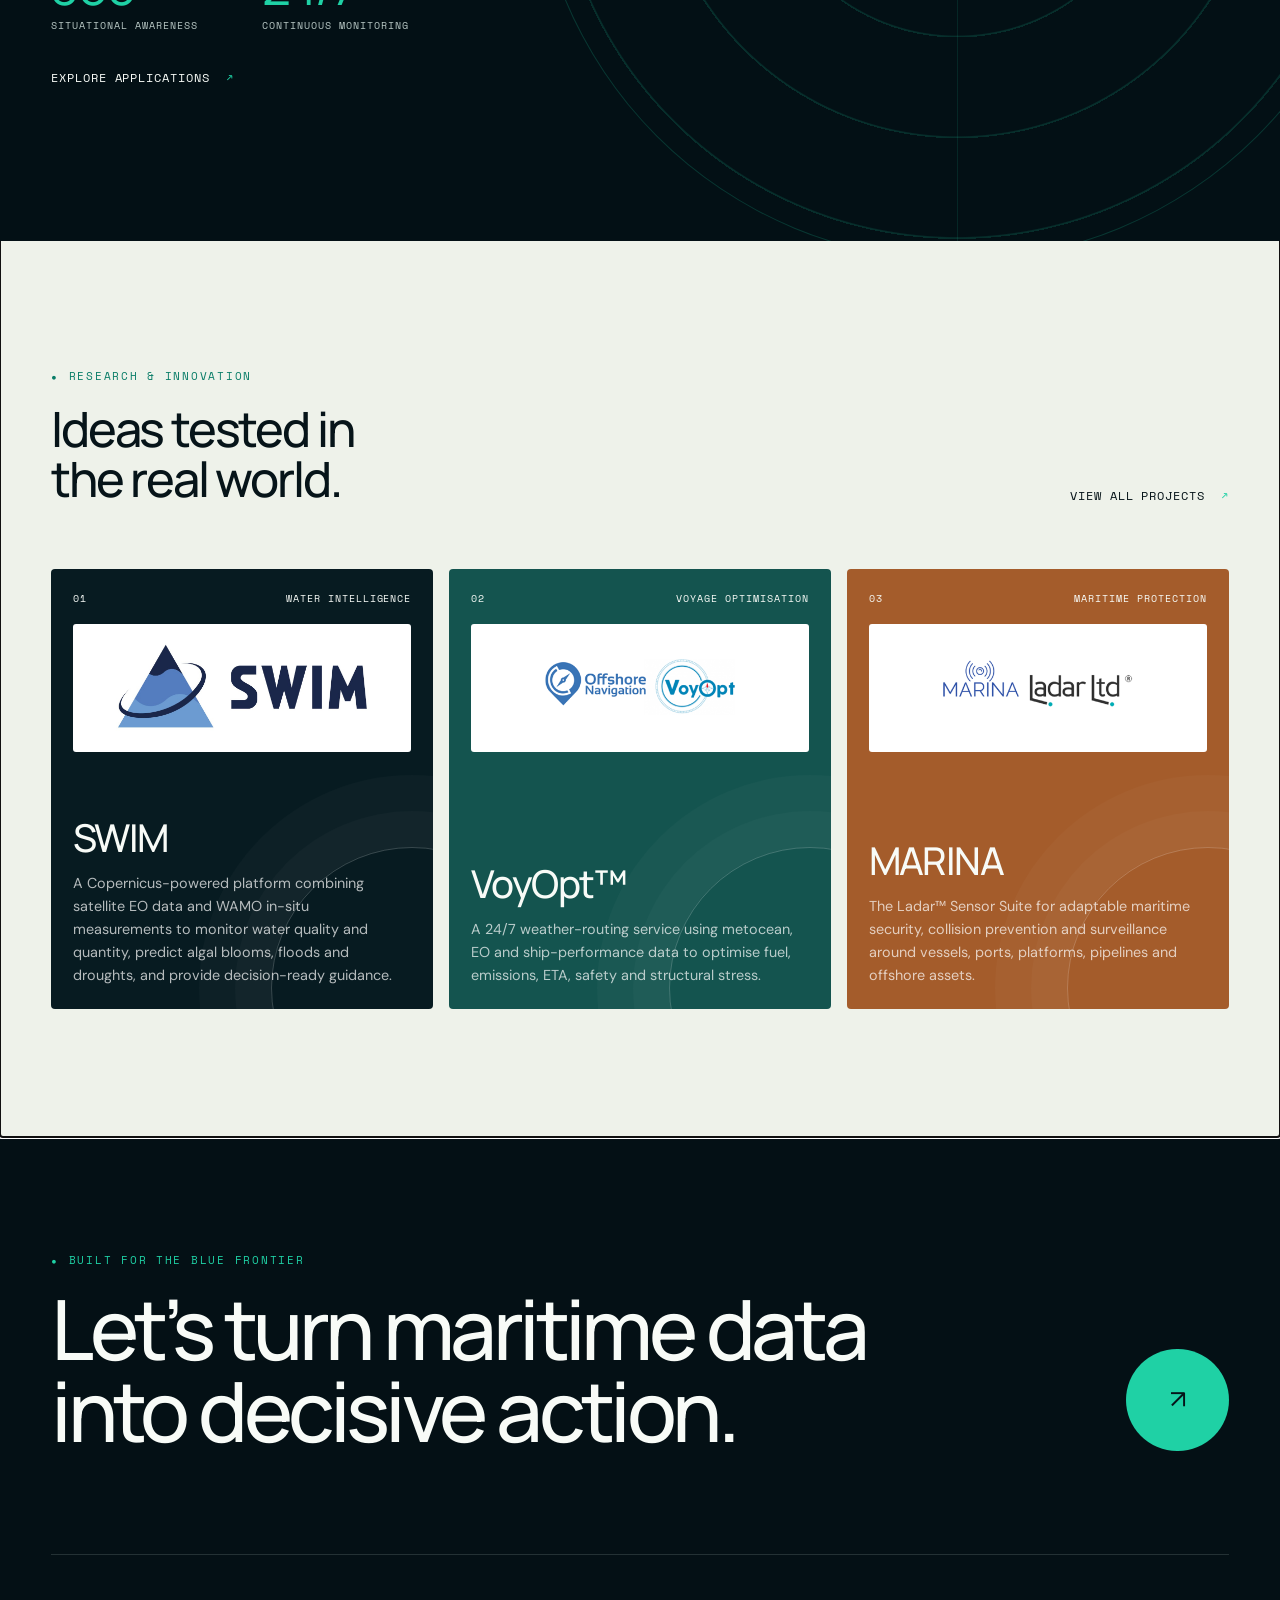
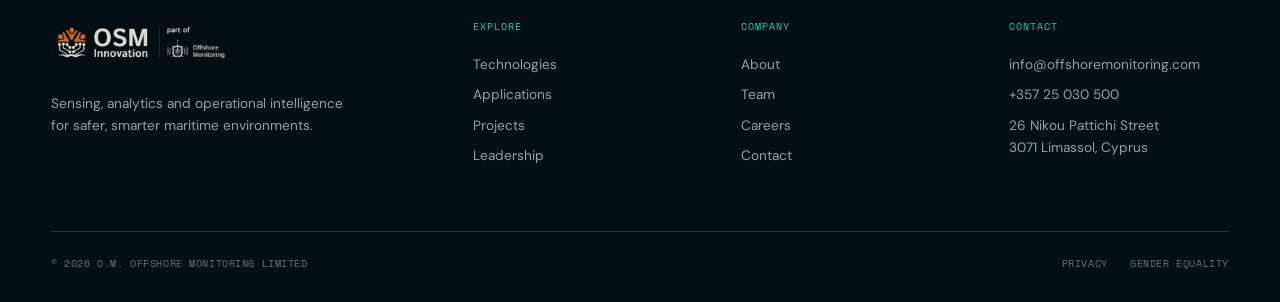
==== commit 5d933f23: "Connect white-band narrative to sections below. Rewrite manifesto copy and add story bridges so each" ====
--- a/index.html
+++ b/index.html
@@ -9,7 +9,7 @@
   <link rel="preconnect" href="https://fonts.googleapis.com">
   <link rel="preconnect" href="https://fonts.gstatic.com" crossorigin>
   <link href="https://fonts.googleapis.com/css2?family=DM+Sans:wght@400;500;600&family=Manrope:wght@400;500;600;700&family=Space+Mono:wght@400;700&display=swap" rel="stylesheet">
-  <link rel="stylesheet" href="styles.css?v=25">
+  <link rel="stylesheet" href="styles.css?v=27">
 </head>
 <body>
   <div class="noise" aria-hidden="true"></div>
@@ -92,6 +92,6 @@
       </div>
     </div>
   </footer>
-  <script src="app.js?v=26"></script>
+  <script src="app.js?v=27"></script>
 </body>
 </html>
--- a/styles.css
+++ b/styles.css
@@ -402,6 +402,37 @@
   color: #2f413d;
 }
 .manifesto .bullet-list span::before { color: #087c67; }
+
+.story-bridge {
+  max-width: 46rem;
+  margin-bottom: clamp(2.5rem, 5vw, 4rem);
+  padding-bottom: clamp(1.5rem, 3vw, 2rem);
+  border-bottom: 1px solid var(--line);
+}
+.story-bridge .kicker { margin-bottom: 1rem; }
+.story-bridge-title {
+  margin: 0 0 .85rem;
+  max-width: 22ch;
+  font-family: var(--display);
+  font-size: clamp(1.55rem, 3vw, 2.4rem);
+  font-weight: 500;
+  line-height: 1.08;
+  letter-spacing: -.04em;
+  text-wrap: balance;
+}
+.story-bridge-line {
+  margin: 0;
+  max-width: 48ch;
+  color: var(--mist);
+  font-size: clamp(.95rem, 1.2vw, 1.05rem);
+  line-height: 1.6;
+}
+.story-bridge-link { margin: -1.5rem 0 2rem; }
+.about-follow { margin-top: .5rem; }
+.manifesto + .section,
+.manifesto + .section-tight {
+  padding-top: clamp(3.5rem, 7vw, 5.5rem);
+}
 
 .capability-header {
   display: grid;
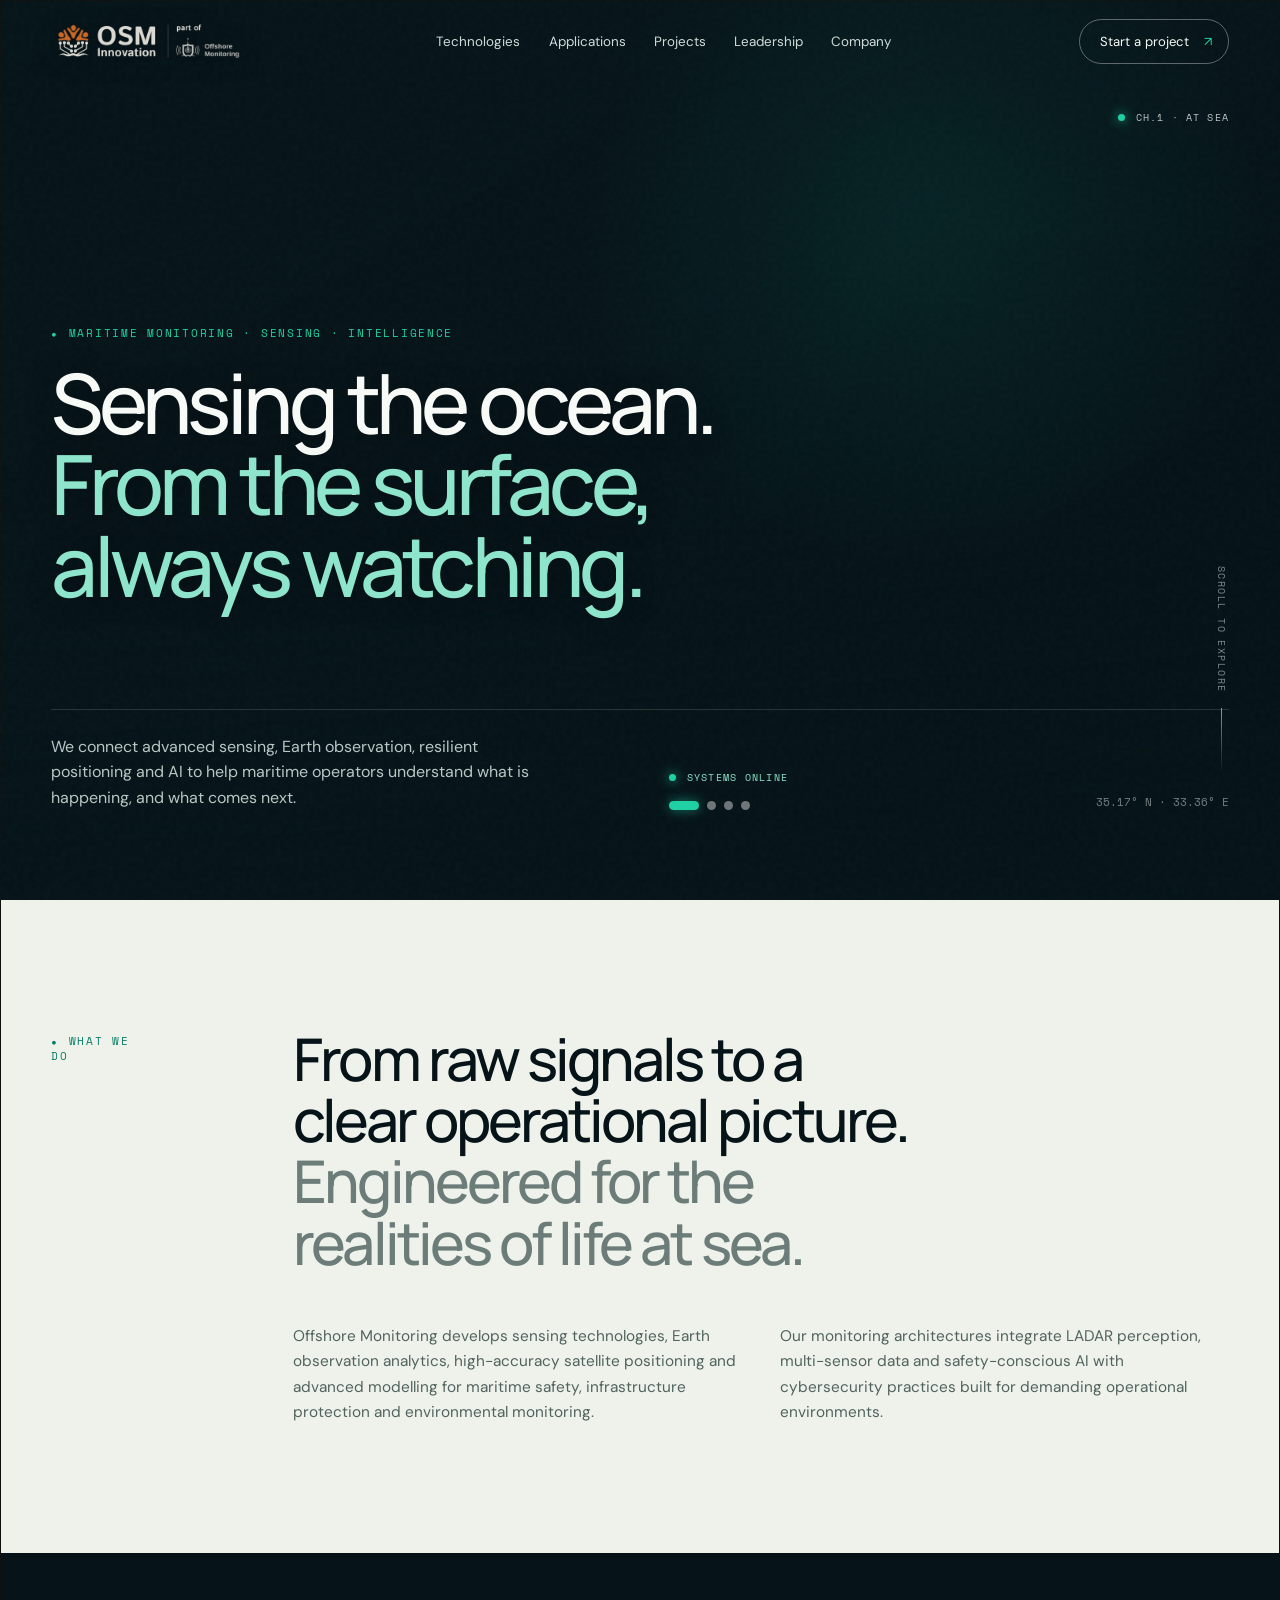
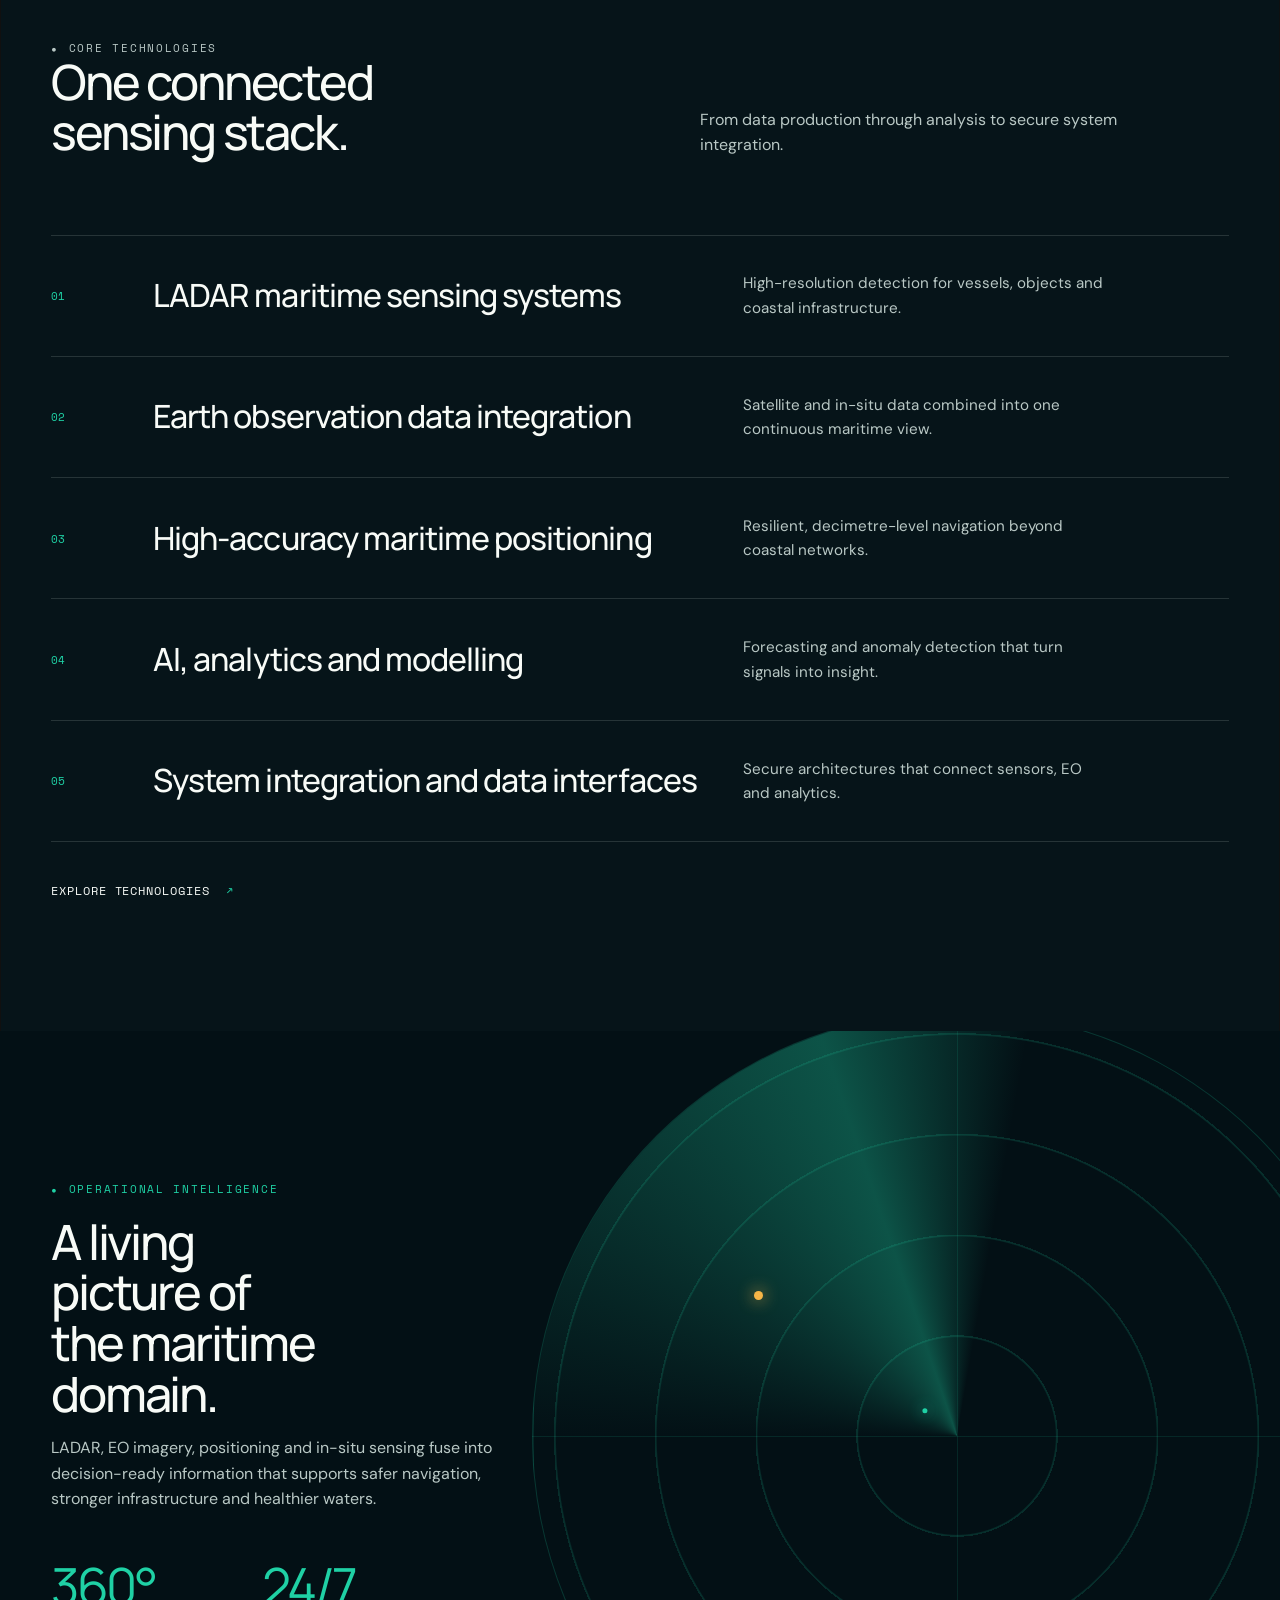
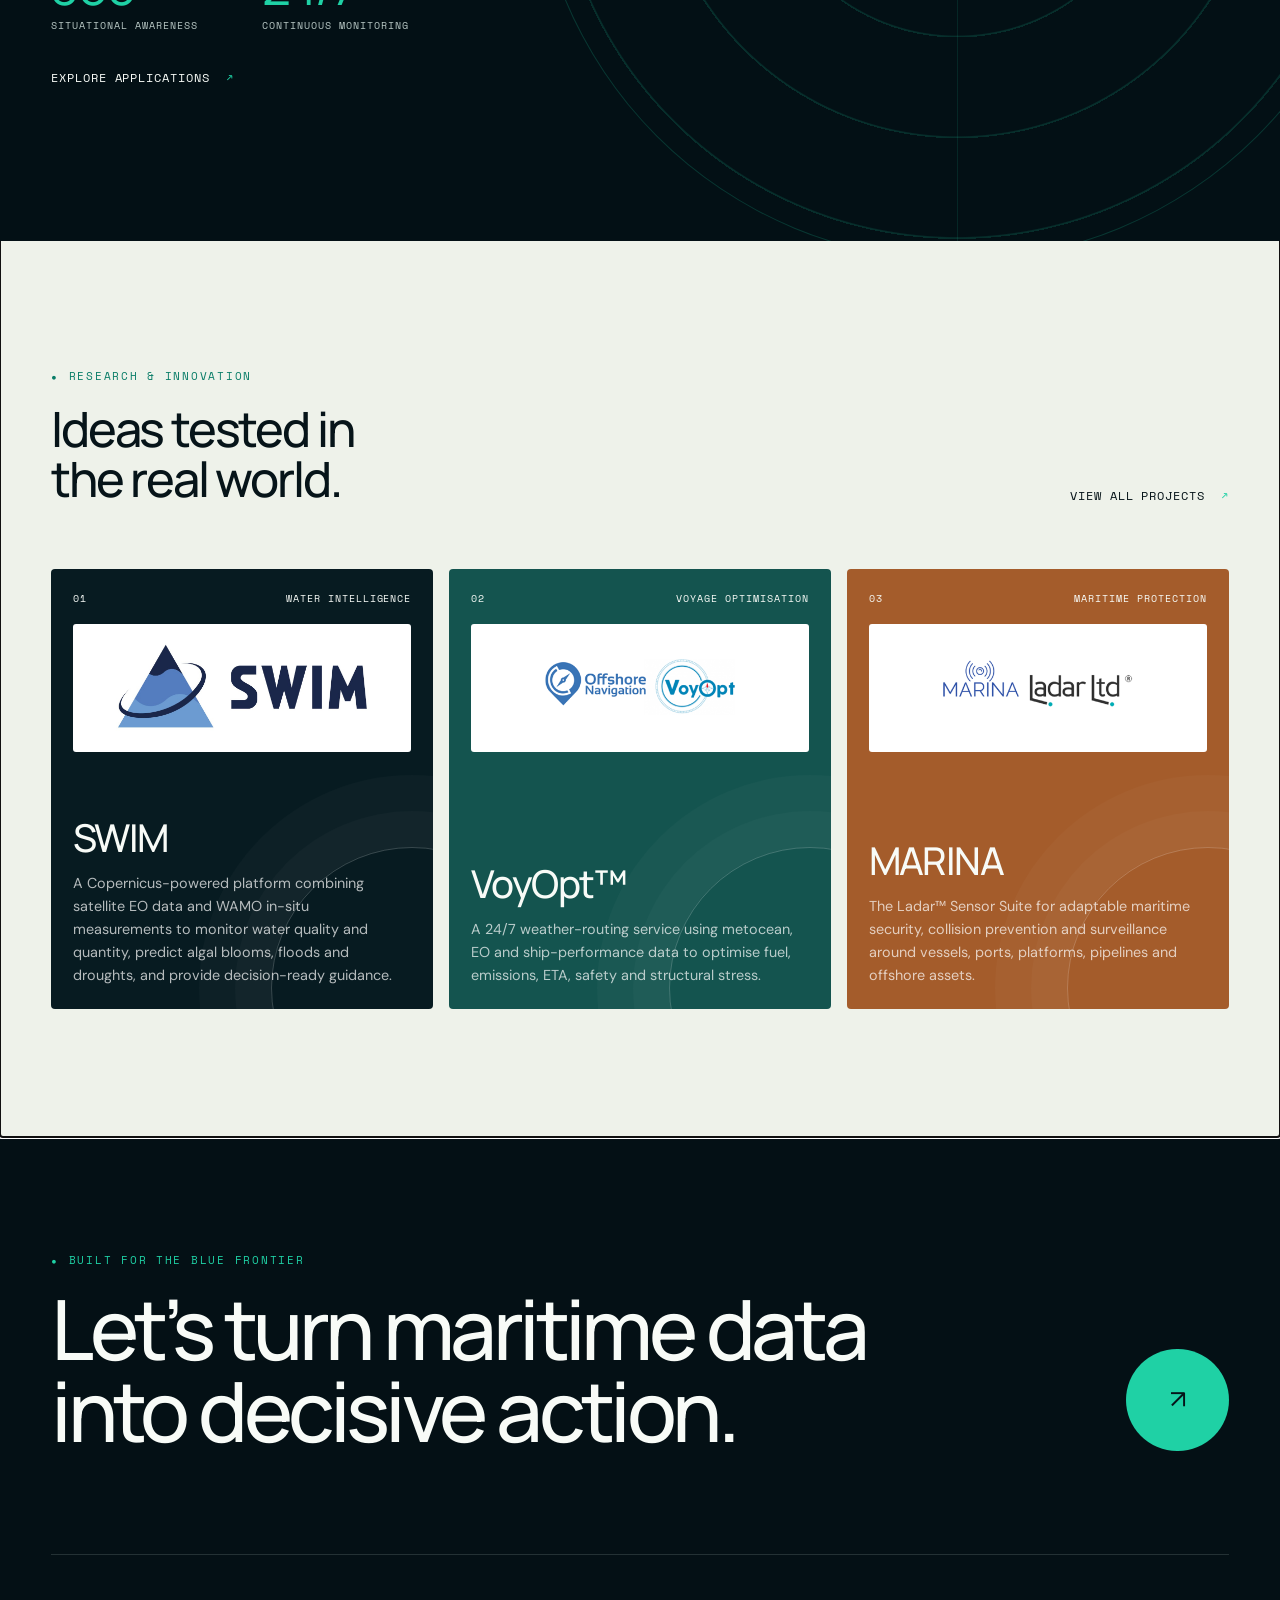
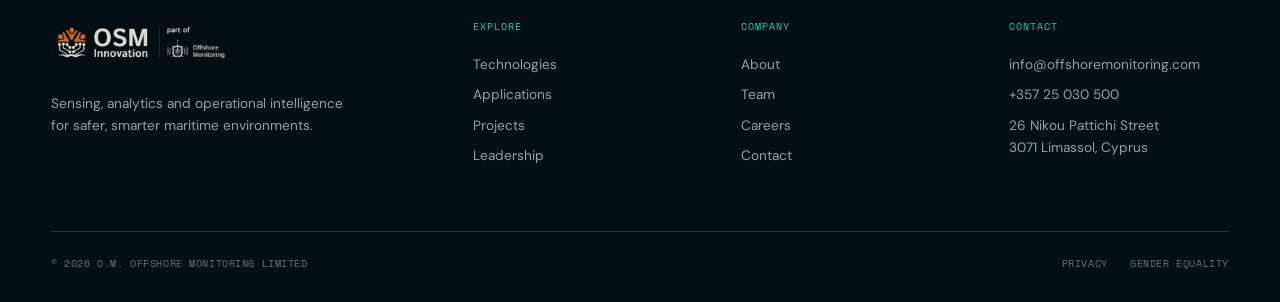
==== commit f9b16940: "Remove em dashes from site copy. Replace AI-style long dashes with normal punctuation and middots." ====
--- a/index.html
+++ b/index.html
@@ -5,11 +5,11 @@
   <meta name="viewport" content="width=device-width, initial-scale=1">
   <meta name="description" content="Offshore Monitoring develops maritime sensing, Earth observation, high-accuracy positioning and operational intelligence systems.">
   <meta name="theme-color" content="#06151a">
-  <title>Offshore Monitoring — Maritime Intelligence</title>
+  <title>Offshore Monitoring · Maritime Intelligence</title>
   <link rel="preconnect" href="https://fonts.googleapis.com">
   <link rel="preconnect" href="https://fonts.gstatic.com" crossorigin>
   <link href="https://fonts.googleapis.com/css2?family=DM+Sans:wght@400;500;600&family=Manrope:wght@400;500;600;700&family=Space+Mono:wght@400;700&display=swap" rel="stylesheet">
-  <link rel="stylesheet" href="styles.css?v=27">
+  <link rel="stylesheet" href="styles.css?v=30">
 </head>
 <body>
   <div class="noise" aria-hidden="true"></div>
@@ -92,6 +92,6 @@
       </div>
     </div>
   </footer>
-  <script src="app.js?v=27"></script>
+  <script src="app.js?v=30"></script>
 </body>
 </html>
--- a/styles.css
+++ b/styles.css
@@ -403,32 +403,26 @@
 }
 .manifesto .bullet-list span::before { color: #087c67; }
 
-.story-bridge {
-  max-width: 46rem;
-  margin-bottom: clamp(2.5rem, 5vw, 4rem);
-  padding-bottom: clamp(1.5rem, 3vw, 2rem);
-  border-bottom: 1px solid var(--line);
-}
-.story-bridge .kicker { margin-bottom: 1rem; }
-.story-bridge-title {
-  margin: 0 0 .85rem;
-  max-width: 22ch;
-  font-family: var(--display);
-  font-size: clamp(1.55rem, 3vw, 2.4rem);
-  font-weight: 500;
-  line-height: 1.08;
-  letter-spacing: -.04em;
-  text-wrap: balance;
-}
-.story-bridge-line {
-  margin: 0;
-  max-width: 48ch;
-  color: var(--mist);
-  font-size: clamp(.95rem, 1.2vw, 1.05rem);
-  line-height: 1.6;
-}
-.story-bridge-link { margin: -1.5rem 0 2rem; }
-.about-follow { margin-top: .5rem; }
+/* Quiet handoff into lists; label only, no second manifesto */
+.section-label {
+  margin: 0 0 clamp(1.75rem, 3.5vw, 2.5rem);
+  color: var(--sea);
+  font: 400 .68rem/1.4 var(--mono);
+  letter-spacing: .16em;
+  text-transform: uppercase;
+}
+.section-label::before { content: "●"; margin-right: .65rem; font-size: .55rem; }
+.section-label-row {
+  display: flex;
+  flex-wrap: wrap;
+  align-items: baseline;
+  justify-content: space-between;
+  gap: 1rem 2rem;
+  margin-bottom: clamp(1.75rem, 3.5vw, 2.5rem);
+}
+.section-label-row .section-label { margin-bottom: 0; }
+.section-label-row .text-link { margin-top: 0; }
+.about-follow { margin-top: 0; }
 .manifesto + .section,
 .manifesto + .section-tight {
   padding-top: clamp(3.5rem, 7vw, 5.5rem);
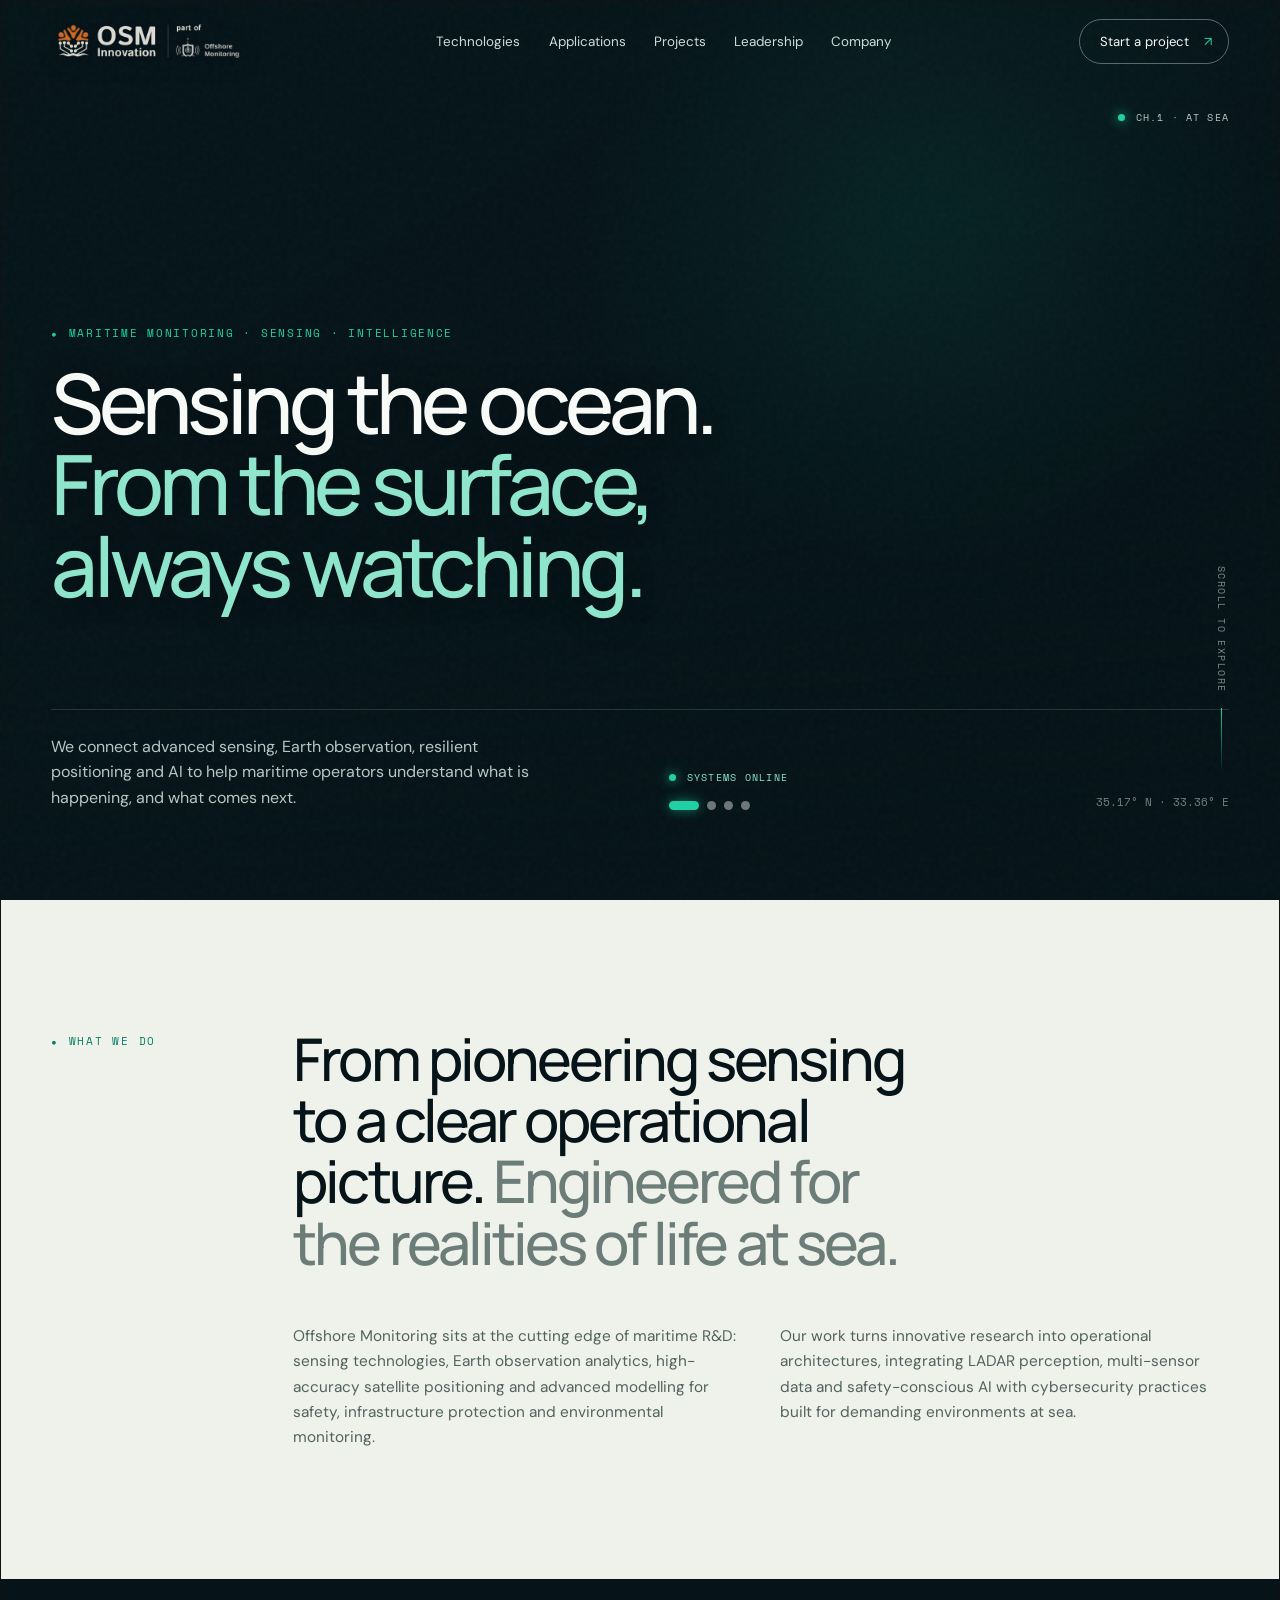
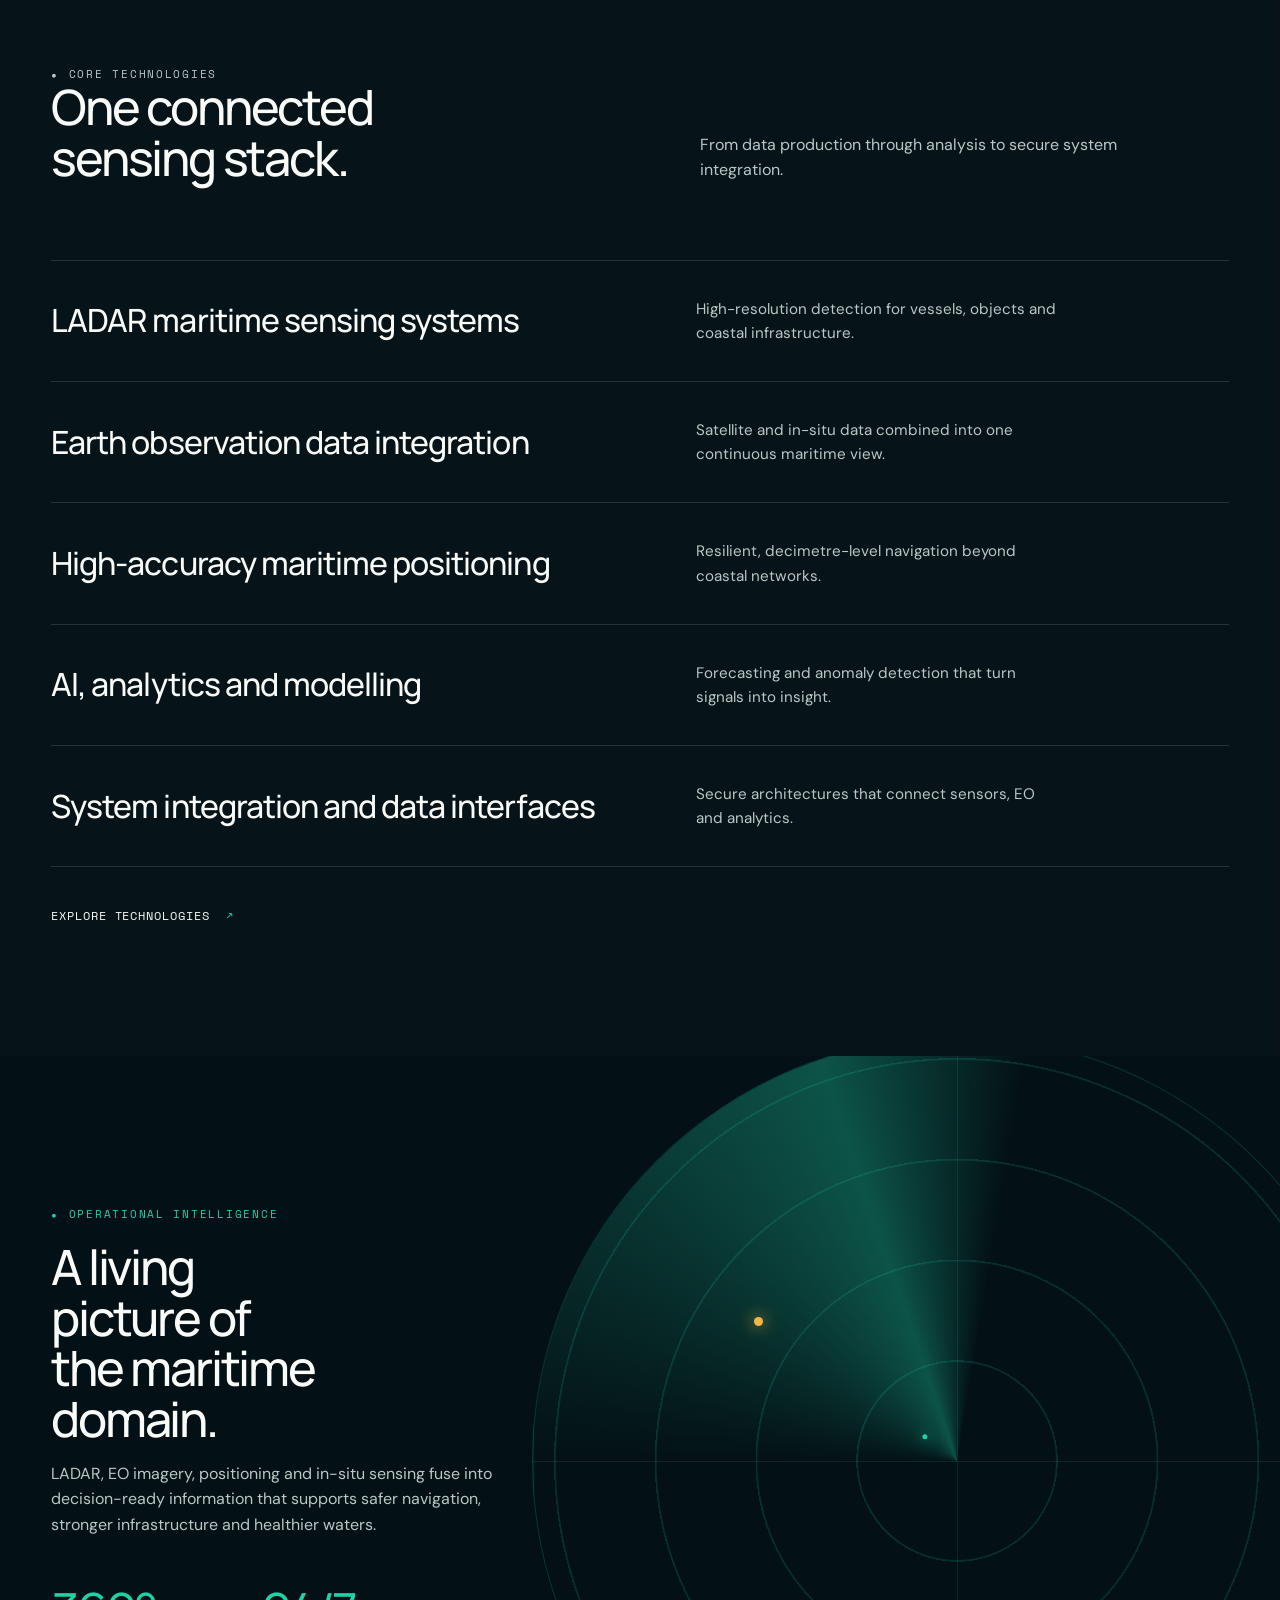
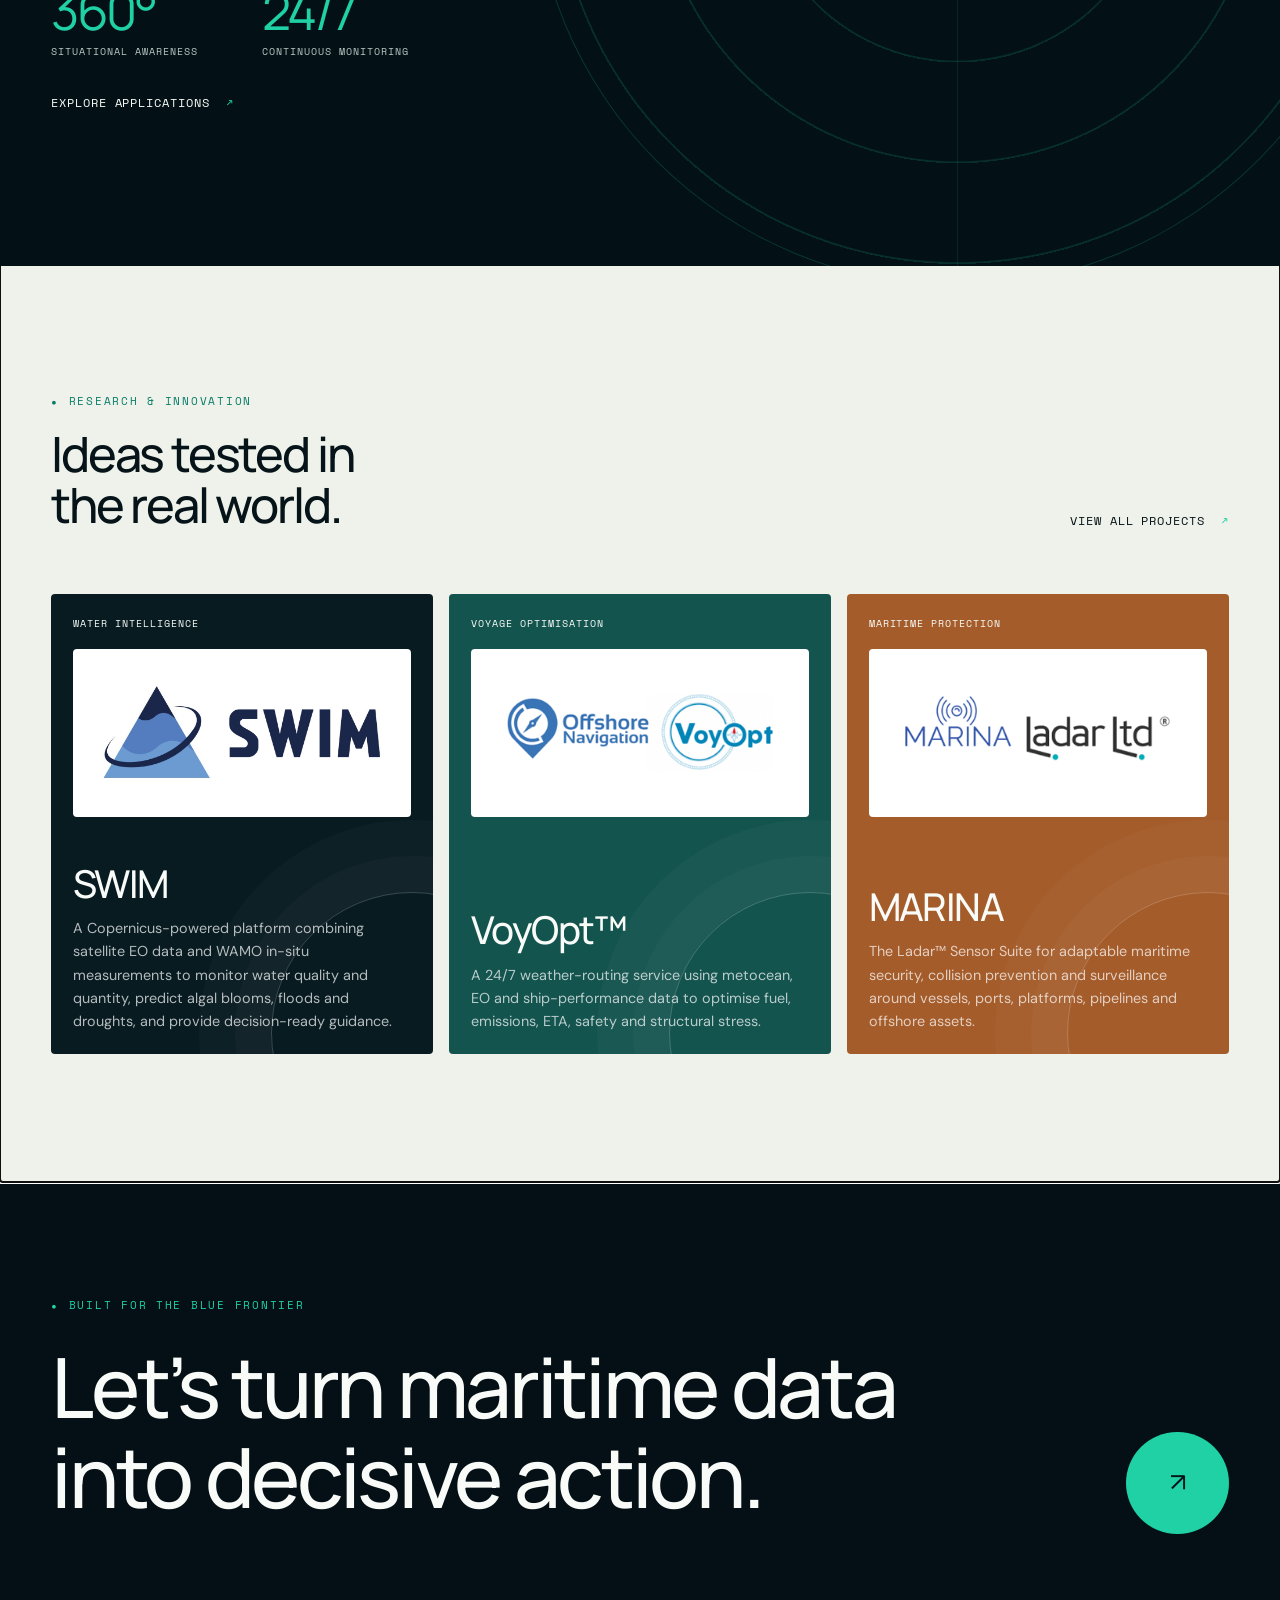
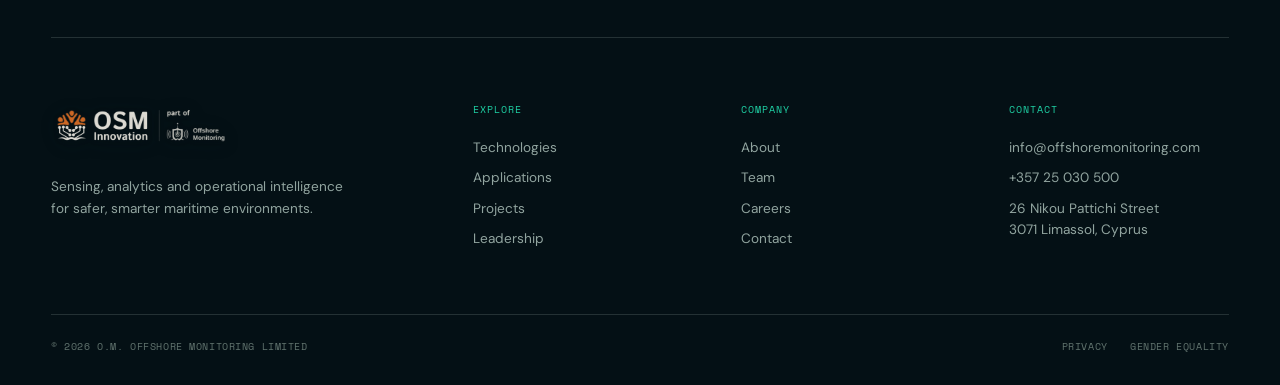
==== commit 2f219b36: "Send contact form to info@offshoremonitoring.com via FormSubmit. Remove list numbering, polish proje" ====
--- a/index.html
+++ b/index.html
@@ -9,7 +9,7 @@
   <link rel="preconnect" href="https://fonts.googleapis.com">
   <link rel="preconnect" href="https://fonts.gstatic.com" crossorigin>
   <link href="https://fonts.googleapis.com/css2?family=DM+Sans:wght@400;500;600&family=Manrope:wght@400;500;600;700&family=Space+Mono:wght@400;700&display=swap" rel="stylesheet">
-  <link rel="stylesheet" href="styles.css?v=30">
+  <link rel="stylesheet" href="styles.css?v=35">
 </head>
 <body>
   <div class="noise" aria-hidden="true"></div>
@@ -92,6 +92,6 @@
       </div>
     </div>
   </footer>
-  <script src="app.js?v=30"></script>
+  <script src="app.js?v=35"></script>
 </body>
 </html>
--- a/styles.css
+++ b/styles.css
@@ -182,6 +182,7 @@
   font: 400 .68rem/1.4 var(--mono);
   letter-spacing: .16em;
   text-transform: uppercase;
+  white-space: nowrap;
 }
 .kicker::before { content: "●"; margin-right: .65rem; font-size: .55rem; }
 .display {
@@ -368,7 +369,7 @@
 .manifesto .kicker { color: #087c67; }
 .manifesto-grid > .kicker {
   margin: .35rem 0 0;
-  max-width: 12ch;
+  max-width: none;
 }
 .manifesto h2 {
   margin: 0;
@@ -410,6 +411,7 @@
   font: 400 .68rem/1.4 var(--mono);
   letter-spacing: .16em;
   text-transform: uppercase;
+  white-space: nowrap;
 }
 .section-label::before { content: "●"; margin-right: .65rem; font-size: .55rem; }
 .section-label-row {
@@ -422,6 +424,28 @@
 }
 .section-label-row .section-label { margin-bottom: 0; }
 .section-label-row .text-link { margin-top: 0; }
+.portal-cta {
+  display: inline-flex;
+  align-items: center;
+  gap: .75rem;
+  padding: .85rem 1.35rem;
+  border: 1px solid rgba(6, 20, 25, .18);
+  border-radius: 100px;
+  color: var(--ink);
+  background: var(--sea);
+  font-family: var(--mono);
+  font-size: .72rem;
+  font-weight: 700;
+  letter-spacing: .08em;
+  text-transform: uppercase;
+  transition: transform .25s, box-shadow .25s, background .25s;
+}
+.portal-cta span { color: var(--ink); }
+.portal-cta:hover {
+  transform: translateY(-2px);
+  box-shadow: 0 12px 28px rgba(31, 209, 165, .28);
+  background: var(--sea-soft);
+}
 .about-follow { margin-top: 0; }
 .manifesto + .section,
 .manifesto + .section-tight {
@@ -440,7 +464,7 @@
 .capability {
   position: relative;
   display: grid;
-  grid-template-columns: 70px 1.15fr 1fr;
+  grid-template-columns: 1.15fr 1fr;
   gap: 2rem;
   align-items: center;
   padding: clamp(1.5rem, 2.8vw, 2.4rem) 0;
@@ -457,7 +481,6 @@
   transition: transform .45s cubic-bezier(.2,.7,.2,1);
 }
 .capability:hover::before { transform: none; }
-.capability .num { color: var(--sea); font: .7rem var(--mono); }
 .capability h3 { margin: 0; font: 500 clamp(1.35rem, 2.5vw, 2.5rem)/1.1 var(--display); letter-spacing: -.03em; }
 .capability p { margin: 0; max-width: 36ch; color: var(--mist); font-size: .95rem; }
 .capability-cta { margin-top: 2.5rem; }
@@ -531,10 +554,10 @@
 .project-preview .text-link { color: var(--ink); margin-top: 0; justify-self: end; align-self: end; }
 .project-cards { display: grid; grid-template-columns: repeat(3, 1fr); gap: 1rem; align-items: stretch; }
 .project-card {
-  min-height: 440px;
+  min-height: 460px;
   padding: 1.35rem;
   display: grid;
-  grid-template-rows: auto 128px 1fr;
+  grid-template-rows: auto 168px 1fr;
   gap: 1.15rem;
   border-radius: 4px;
   color: var(--white);
@@ -630,18 +653,11 @@
 .page-hero-meta {
   display: flex;
   align-items: center;
-  justify-content: space-between;
   gap: 2rem;
   padding-bottom: 1.25rem;
   border-bottom: 1px solid var(--line);
 }
 .page-hero-meta .kicker { margin: 0; }
-.page-hero-index {
-  flex-shrink: 0;
-  color: var(--sea-soft);
-  font: .72rem var(--mono);
-  letter-spacing: .16em;
-}
 .page-hero-main {
   display: grid;
   grid-template-columns: var(--split);
@@ -682,12 +698,11 @@
 .detail-stack { border-top: 1px solid var(--line); }
 .detail-row {
   display: grid;
-  grid-template-columns: 4.5rem 1fr 1.1fr;
+  grid-template-columns: 1fr 1.1fr;
   gap: var(--col-gap);
   padding: clamp(2.5rem, 5vw, 5rem) 0;
   border-bottom: 1px solid var(--line);
 }
-.detail-row .num { color: var(--sea); font: .7rem var(--mono); }
 .detail-row h2 { margin: 0; font: 500 clamp(1.7rem, 3vw, 3.2rem)/1.06 var(--display); letter-spacing: -.04em; }
 .detail-row p { margin-top: 0; color: var(--mist); }
 .tag-list { display: flex; flex-wrap: wrap; gap: .55rem; margin-top: 1.5rem; }
@@ -710,22 +725,21 @@
   transition: background .3s, border-color .3s;
 }
 .concept:hover { background: rgba(31,209,165,.06); border-color: rgba(31,209,165,.4); }
-.concept .num { color: var(--sea); font: .65rem var(--mono); }
-.concept h3 { margin: 4rem 0 1rem; font: 500 1.8rem var(--display); letter-spacing: -.03em; }
+.concept h3 { margin: 0 0 1rem; font: 500 1.8rem var(--display); letter-spacing: -.03em; }
 .concept p { margin: 0; color: var(--mist); }
 
 .all-projects { display: grid; gap: 1px; background: var(--line); border: 1px solid var(--line); }
 .project-row {
   display: grid;
-  grid-template-columns: 60px 150px .65fr 1.5fr auto;
+  grid-template-columns: 220px .55fr 1.5fr auto;
   gap: 2rem;
-  align-items: start;
-  padding: clamp(1.5rem, 3vw, 2.6rem);
+  align-items: center;
+  padding: clamp(1.75rem, 3.2vw, 2.8rem);
   background: var(--ink);
   transition: background .3s;
 }
 .project-row:hover { background: var(--panel); }
-.project-row .num, .project-row .category { color: var(--sea); font: .62rem var(--mono); letter-spacing: .08em; text-transform: uppercase; }
+.project-row .category { color: var(--sea); font: .62rem var(--mono); letter-spacing: .08em; text-transform: uppercase; }
 .project-row h2 { margin: 0 0 .7rem; font: 500 clamp(1.4rem, 2.5vw, 2.3rem)/1.1 var(--display); letter-spacing: -.035em; }
 .project-row p { max-width: 62ch; margin: 0; color: var(--mist); font-size: .91rem; }
 .project-row .arrow { width: 42px; height: 42px; }
@@ -736,7 +750,7 @@
   align-items: center;
   justify-content: center;
   overflow: hidden;
-  border-radius: 3px;
+  border-radius: 4px;
   background: #fff;
 }
 .project-logo img {
@@ -749,23 +763,24 @@
 }
 .project-card .project-logo {
   width: 100%;
-  height: 128px;
+  height: 168px;
   margin: 0;
-  padding: 1.2rem 1.4rem 1.35rem;
+  padding: 1.35rem 1.5rem;
   box-sizing: border-box;
 }
 .project-card .project-logo img {
-  max-height: 92px;
+  max-height: 128px;
   max-width: 100%;
 }
 .project-row .project-logo {
-  width: 150px;
-  height: 78px;
-  min-height: 78px;
-  padding: .85rem 1rem;
+  width: 220px;
+  height: 132px;
+  min-height: 132px;
+  padding: 1.25rem 1.4rem;
+  box-sizing: border-box;
 }
 .project-row .project-logo img {
-  max-height: 54px;
+  max-height: 100px;
   max-width: 100%;
 }
 
@@ -840,6 +855,24 @@
 }
 .submit-btn:hover { transform: translateY(-2px); box-shadow: 0 12px 30px rgba(31,209,165,.22); }
 .form-note { grid-column: 1 / -1; color: var(--mist); font-size: .78rem; }
+.form-status {
+  grid-column: 1 / -1;
+  margin: .35rem 0 0;
+  font-size: .9rem;
+  line-height: 1.45;
+}
+.form-status.is-success { color: var(--sea-soft); }
+.form-status.is-error { color: #f0a3a3; }
+.honey {
+  position: absolute;
+  left: -9999px;
+  width: 1px;
+  height: 1px;
+  opacity: 0;
+  pointer-events: none;
+}
+.contact-form { position: relative; }
+.submit-btn:disabled { opacity: .7; cursor: wait; }
 
 .career-card {
   display: grid;
@@ -854,8 +887,13 @@
 .career-card p { max-width: 60ch; margin: 0; color: var(--mist); }
 
 .site-footer { padding: clamp(5rem, 9vw, 8rem) 0 2rem; border-top: 1px solid var(--line); background: #041015; }
-.footer-lead { position: relative; padding-bottom: clamp(4rem, 8vw, 7rem); border-bottom: 1px solid var(--line); }
-.footer-lead h2 { margin: 0; font: 500 clamp(2.5rem, 6.5vw, 6.5rem)/.98 var(--display); letter-spacing: -.055em; }
+.footer-lead { position: relative; padding-bottom: clamp(4.5rem, 9vw, 8rem); border-bottom: 1px solid var(--line); }
+.footer-lead .kicker { margin-bottom: 1.75rem; }
+.footer-lead h2 {
+  margin: 0;
+  font: 500 clamp(2.5rem, 6.5vw, 6.5rem)/1.08 var(--display);
+  letter-spacing: -.04em;
+}
 .circle-link {
   position: absolute;
   right: 0;
@@ -905,10 +943,10 @@
 @keyframes tide { to { background-position: 120px 0; } }
 
 @media (max-width: 1200px) {
-  .detail-row { grid-template-columns: 70px 1fr; gap: clamp(1.25rem, 3vw, 2.5rem); }
-  .detail-row > div:last-child { grid-column: 2; }
-  .project-row { grid-template-columns: 48px 120px 1fr auto; gap: 1.25rem; }
-  .project-row .project-logo { width: 120px; }
+  .detail-row { grid-template-columns: 1fr; gap: clamp(1rem, 2vw, 1.5rem); }
+  .project-row { grid-template-columns: 180px 1fr auto; gap: 1.25rem; }
+  .project-row .project-logo { width: 180px; height: 110px; min-height: 110px; }
+  .project-row .project-logo img { max-height: 86px; }
   .radar-copy { max-width: 55%; padding-block: 5rem; }
   .footer-lead h2 { max-width: 14ch; }
 }
@@ -950,8 +988,8 @@
   .header-cta { margin-left: auto; }
   .hero-bottom { grid-template-columns: 1fr .5fr; }
   .hero-bottom p { grid-column: 1 / -1; }
-  .capability { grid-template-columns: 55px 1fr; gap: 1.25rem; }
-  .capability p { grid-column: 2; max-width: 48ch; }
+  .capability { grid-template-columns: 1fr; gap: .75rem; }
+  .capability p { grid-column: auto; max-width: 48ch; }
   .project-cards, .team-grid { grid-template-columns: repeat(2, 1fr); }
   .project-cards .project-card:last-child { grid-column: 1 / -1; }
   .footer-grid { grid-template-columns: 1.5fr repeat(2, 1fr); }
@@ -970,8 +1008,8 @@
   .scroll-cue { display: none; }
   .manifesto-copy { grid-template-columns: 1fr; margin-top: 2.5rem; }
   .capability-header, .project-preview-head { align-items: flex-start; flex-direction: column; }
-  .capability { grid-template-columns: 36px 1fr; gap: .75rem; }
-  .capability p { grid-column: 2; }
+  .capability { grid-template-columns: 1fr; gap: .65rem; }
+  .capability p { grid-column: auto; }
   .radar { width: 110vw; right: -52vw; opacity: .55; }
   .metrics { gap: 2rem; }
   .project-cards, .team-grid, .concept-grid { grid-template-columns: 1fr; }
@@ -980,14 +1018,13 @@
   .page-hero { padding-top: 7rem; }
   .page-hero-glow { width: 70vw; height: 70vw; right: -30%; top: 30%; opacity: .7; }
   .bullet-list { grid-template-columns: 1fr; }
-  .detail-row { grid-template-columns: 40px 1fr; }
-  .detail-row > div:last-child { grid-column: 2; }
-  .project-row { grid-template-columns: 36px 1fr auto; gap: 1rem; }
-  .project-row .num { grid-column: 1; grid-row: 1 / 4; }
-  .project-row .project-logo { grid-column: 2; grid-row: 1; width: 120px; }
-  .project-row .category { grid-column: 2; grid-row: 2; }
-  .project-row > div:nth-child(4) { grid-column: 2 / -1; grid-row: 3; }
-  .project-row .arrow { grid-column: 3; grid-row: 1; }
+  .detail-row { grid-template-columns: 1fr; }
+  .project-row { grid-template-columns: 1fr auto; gap: 1rem; }
+  .project-row .project-logo { grid-column: 1; grid-row: 1; width: min(220px, 100%); height: 120px; min-height: 120px; }
+  .project-row .project-logo img { max-height: 92px; }
+  .project-row .category { grid-column: 1; grid-row: 2; }
+  .project-row > div:nth-child(3) { grid-column: 1 / -1; grid-row: 3; }
+  .project-row .arrow { grid-column: 2; grid-row: 1; }
   .contact-form { grid-template-columns: 1fr; }
   .field.full, .submit-btn, .form-note { grid-column: auto; }
   .career-card { grid-template-columns: 1fr; }
